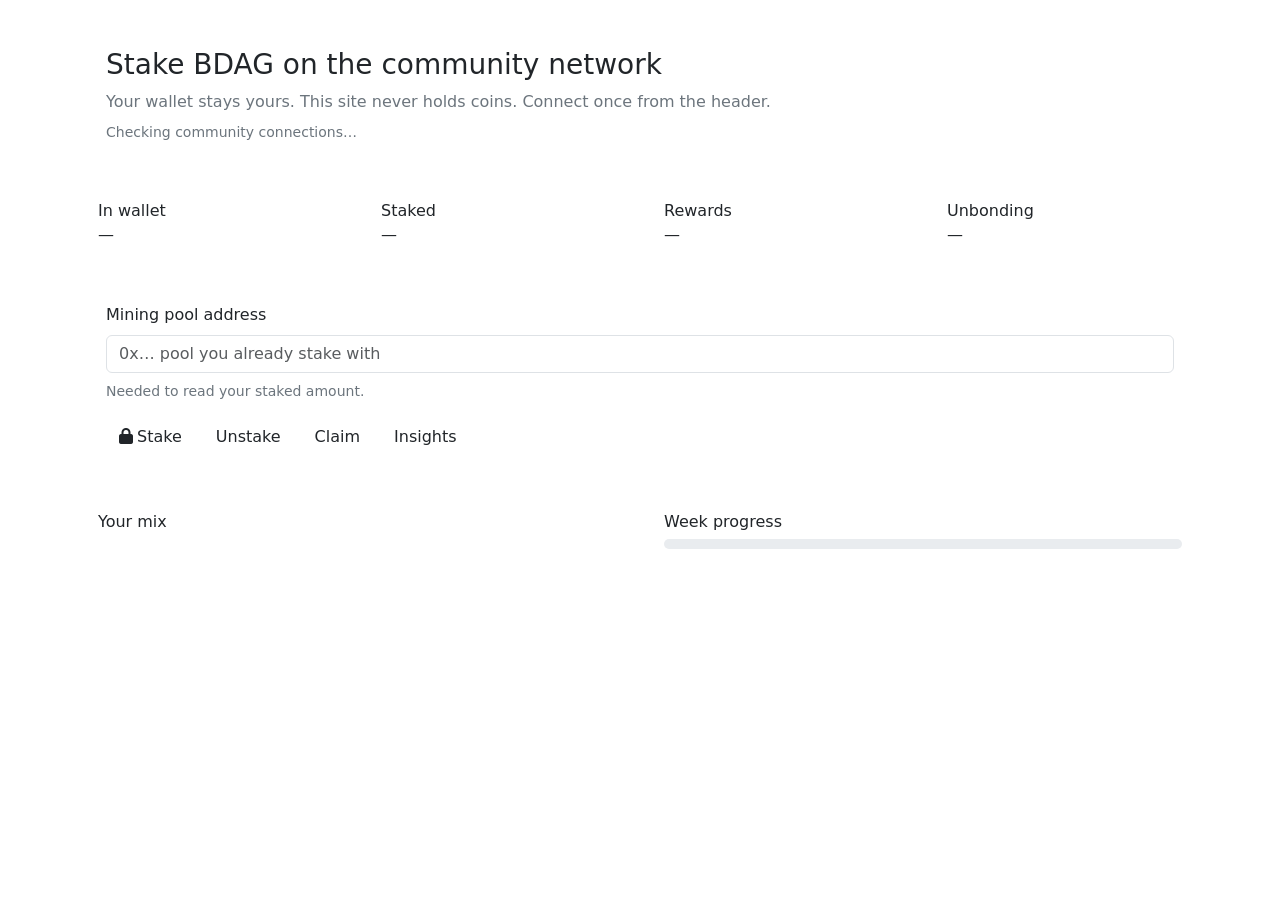
==== index.html @ fd4483dd "Add files via upload" ====
<!doctype html>
<html lang="en" data-theme="dark">
<head>
  <meta charset="utf-8">
  <meta name="viewport" content="width=device-width, initial-scale=1, viewport-fit=cover">
  <meta name="color-scheme" content="dark light">
  <meta name="description" content="Chain-1404 Stake Manager — unofficial community BDAG staking UI.">
  <title>Chain-1404 Stake Manager</title>
  <link href="https://cdn.jsdelivr.net/npm/bootstrap@5.3.3/dist/css/bootstrap.min.css" rel="stylesheet">
  <link href="https://cdnjs.cloudflare.com/ajax/libs/font-awesome/6.5.2/css/all.min.css" rel="stylesheet">
  <link rel="stylesheet" href="css/app.css">
</head>
<body data-page="home">
  <div id="shell"></div>
  <main class="container-xl py-4">
    <div class="glass p-4 mb-3">
      <h1 class="h3 mb-2">Stake BDAG on the community network</h1>
      <p class="text-secondary mb-2">Your wallet stays yours. This site never holds coins. Connect once from the header.</p>
      <p class="small mb-0" id="epochLine"></p>
      <p class="small text-secondary mb-0" id="detail">Checking community connections…</p>
    </div>
    <div class="row g-3 mb-3">
      <div class="col-6 col-lg-3"><div class="glass stat p-3"><div class="lbl">In wallet</div><div class="num" id="bal">—</div></div></div>
      <div class="col-6 col-lg-3"><div class="glass stat p-3"><div class="lbl">Staked</div><div class="num" id="staked">—</div></div></div>
      <div class="col-6 col-lg-3"><div class="glass stat p-3"><div class="lbl">Rewards</div><div class="num" id="rew">—</div></div></div>
      <div class="col-6 col-lg-3"><div class="glass stat p-3"><div class="lbl">Unbonding</div><div class="num" id="unbond">—</div></div></div>
    </div>
    <div class="glass p-4 mb-3">
      <label class="form-label" for="pool">Mining pool address</label>
      <input class="form-control" id="pool" placeholder="0x… pool you already stake with" autocomplete="off" spellcheck="false">
      <p class="small text-secondary mt-2" id="firstStake">Needed to read your staked amount.</p>
      <div class="d-flex flex-wrap gap-2 mt-3">
        <a class="btn btn-accent" href="stake.html"><i class="fa-solid fa-lock me-1"></i>Stake</a>
        <a class="btn btn-ghost" href="unstake.html">Unstake</a>
        <a class="btn btn-ghost" href="claim.html">Claim</a>
        <a class="btn btn-ghost" href="insights.html">Insights</a>
      </div>
    </div>
    <div class="row g-3">
      <div class="col-lg-6"><div class="glass p-3"><h2 class="h6">Your mix</h2><canvas id="chartMix" class="chart"></canvas></div></div>
      <div class="col-lg-6"><div class="glass p-3"><h2 class="h6">Week progress</h2><div class="progress mb-2" style="height:10px"><div id="epochFill" class="progress-bar" style="width:0%"></div></div><canvas id="chartEpoch" class="chart"></canvas></div></div>
    </div>
  </main>
  <footer class="site container-xl pb-3" id="foot"></footer>
  <script src="https://cdn.jsdelivr.net/npm/bootstrap@5.3.3/dist/js/bootstrap.bundle.min.js"></script>
  <script src="js/pins.js"></script>
  <script src="js/app.js"></script>
</body>
</html>
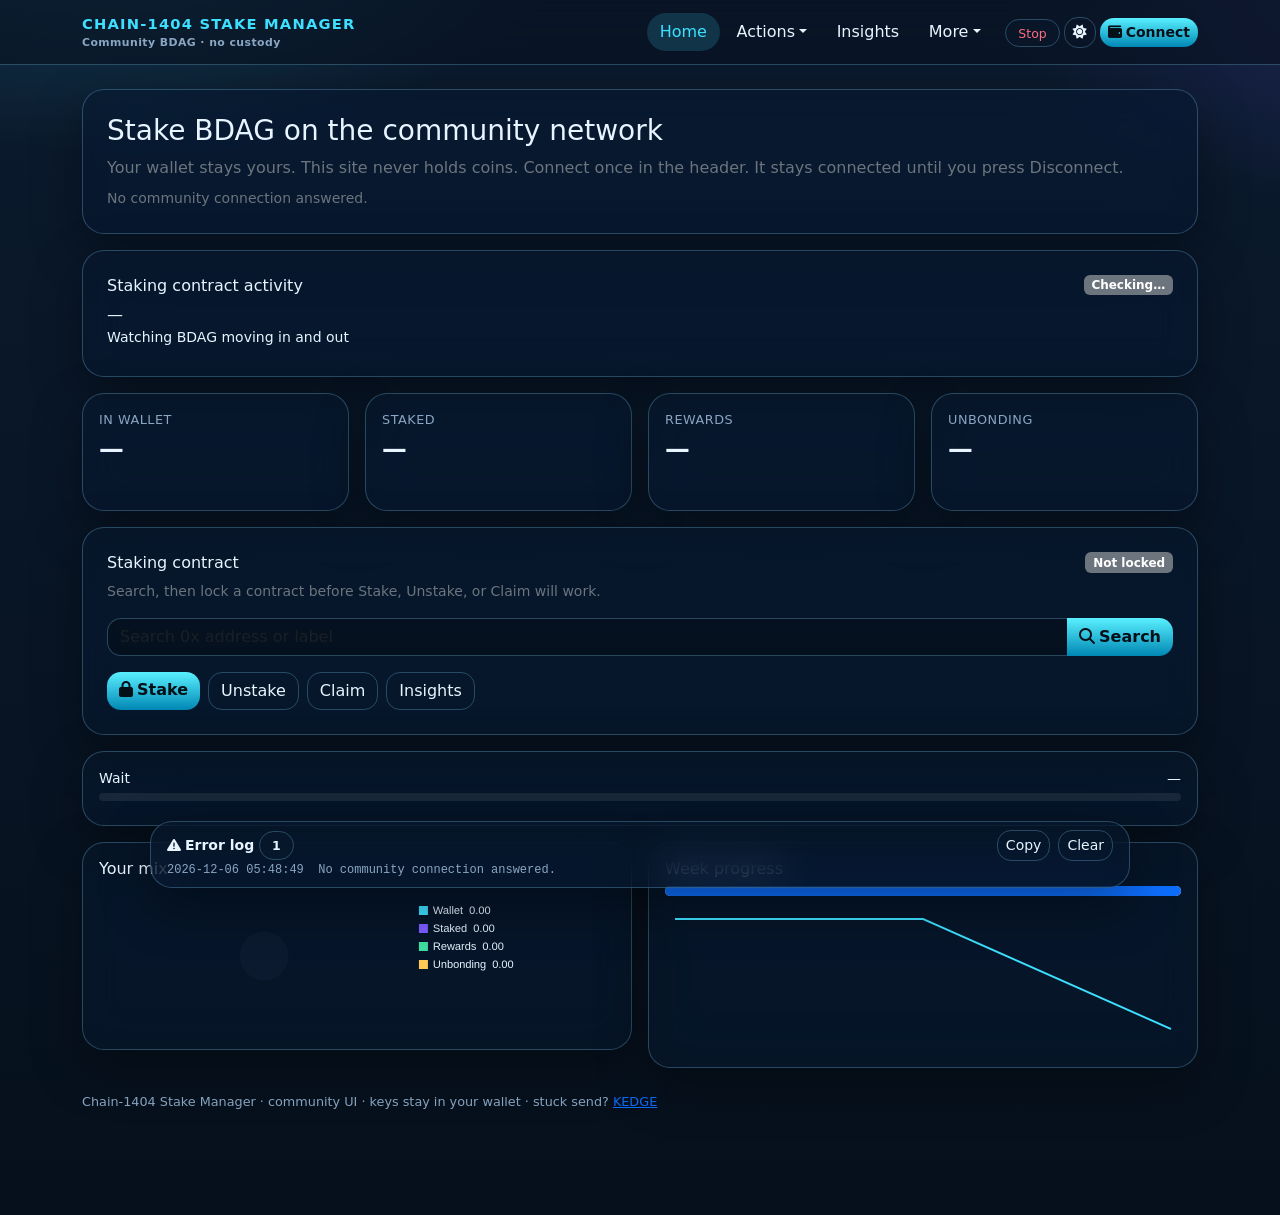
==== commit 0cd33fb5: "Update index.html" ====
--- a/index.html
+++ b/index.html
@@ -15,20 +15,39 @@
   <main class="container-xl py-4">
     <div class="glass p-4 mb-3">
       <h1 class="h3 mb-2">Stake BDAG on the community network</h1>
-      <p class="text-secondary mb-2">Your wallet stays yours. This site never holds coins. Connect once from the header.</p>
+      <p class="text-secondary mb-2">Your wallet stays yours. This site never holds coins. Connect once in the header. It stays connected until you press Disconnect.</p>
       <p class="small mb-0" id="epochLine"></p>
       <p class="small text-secondary mb-0" id="detail">Checking community connections…</p>
     </div>
+
+    <div class="glass p-4 mb-3" id="pulseCard">
+      <div class="d-flex justify-content-between align-items-center mb-2">
+        <h2 class="h6 mb-0">Staking contract activity</h2>
+        <span class="badge text-bg-secondary" id="pulseStatus">Checking…</span>
+      </div>
+      <div class="num" id="pulseBal">—</div>
+      <p class="small mb-1" id="pulseDelta">Watching BDAG moving in and out</p>
+      <p class="small text-secondary mb-0" id="pulseWhen"></p>
+    </div>
+
     <div class="row g-3 mb-3">
       <div class="col-6 col-lg-3"><div class="glass stat p-3"><div class="lbl">In wallet</div><div class="num" id="bal">—</div></div></div>
       <div class="col-6 col-lg-3"><div class="glass stat p-3"><div class="lbl">Staked</div><div class="num" id="staked">—</div></div></div>
       <div class="col-6 col-lg-3"><div class="glass stat p-3"><div class="lbl">Rewards</div><div class="num" id="rew">—</div></div></div>
       <div class="col-6 col-lg-3"><div class="glass stat p-3"><div class="lbl">Unbonding</div><div class="num" id="unbond">—</div></div></div>
     </div>
-    <div class="glass p-4 mb-3">
-      <label class="form-label" for="pool">Mining pool address</label>
-      <input class="form-control" id="pool" placeholder="0x… pool you already stake with" autocomplete="off" spellcheck="false">
-      <p class="small text-secondary mt-2" id="firstStake">Needed to read your staked amount.</p>
+
+    <div class="glass p-4 mb-3" id="engageBox">
+      <div class="d-flex justify-content-between align-items-center mb-2">
+        <h2 class="h6 mb-0">Staking contract</h2>
+        <span id="lockBadge" class="badge text-bg-secondary">Not locked</span>
+      </div>
+      <p class="small text-secondary" id="lockedLine">Search, then lock a contract before Stake, Unstake, or Claim will work.</p>
+      <div class="input-group mb-2">
+        <input class="form-control" id="contractQuery" placeholder="Search 0x address or label" autocomplete="off" spellcheck="false">
+        <button class="btn btn-accent" type="button" id="btnSearchContracts"><i class="fa-solid fa-magnifying-glass me-1"></i>Search</button>
+      </div>
+      <div id="contractHits"></div>
       <div class="d-flex flex-wrap gap-2 mt-3">
         <a class="btn btn-accent" href="stake.html"><i class="fa-solid fa-lock me-1"></i>Stake</a>
         <a class="btn btn-ghost" href="unstake.html">Unstake</a>
@@ -36,6 +55,16 @@
         <a class="btn btn-ghost" href="insights.html">Insights</a>
       </div>
     </div>
+
+    <div class="wait-card glass p-3 mb-3" id="waitCard">
+      <div class="d-flex justify-content-between small mb-1">
+        <span id="waitLabel">Wait</span>
+        <span id="waitClock">—</span>
+      </div>
+      <div class="wait-track"><div class="wait-fill" id="waitFill"></div></div>
+      <p class="small text-secondary mb-0 mt-2" id="waitHint"></p>
+    </div>
+
     <div class="row g-3">
       <div class="col-lg-6"><div class="glass p-3"><h2 class="h6">Your mix</h2><canvas id="chartMix" class="chart"></canvas></div></div>
       <div class="col-lg-6"><div class="glass p-3"><h2 class="h6">Week progress</h2><div class="progress mb-2" style="height:10px"><div id="epochFill" class="progress-bar" style="width:0%"></div></div><canvas id="chartEpoch" class="chart"></canvas></div></div>
--- a/css/app.css
+++ b/css/app.css
@@ -0,0 +1,147 @@
+:root,
+[data-theme="dark"] {
+  --bg0: #06101c;
+  --bg1: #0b1a2e;
+  --glass: rgba(10, 24, 44, .55);
+  --glass2: rgba(8, 18, 34, .72);
+  --line: rgba(125, 211, 252, .28);
+  --text: #e8f4ff;
+  --muted: #8aa6c2;
+  --accent: #3ee0ff;
+  --accent2: #7c5cff;
+  --ok: #3ee0a0;
+  --wait: #ffc857;
+  --stop: #ff6b81;
+  --shadow: 0 18px 50px rgba(0, 0, 0, .35);
+}
+[data-theme="light"] {
+  --bg0: #e8f1fb;
+  --bg1: #f7fbff;
+  --glass: rgba(255, 255, 255, .62);
+  --glass2: rgba(255, 255, 255, .78);
+  --line: rgba(40, 80, 130, .18);
+  --text: #102033;
+  --muted: #4d6480;
+  --accent: #0077a8;
+  --accent2: #5b3fd6;
+  --ok: #0b8f63;
+  --wait: #b7791f;
+  --stop: #c43c54;
+  --shadow: 0 16px 40px rgba(30, 60, 100, .12);
+}
+html, body {
+  min-height: 100%;
+  background:
+    radial-gradient(900px 500px at 8% -10%, color-mix(in srgb, var(--accent) 22%, transparent), transparent 55%),
+    radial-gradient(800px 420px at 110% 0%, color-mix(in srgb, var(--accent2) 18%, transparent), transparent 50%),
+    linear-gradient(180deg, var(--bg1), var(--bg0));
+  color: var(--text);
+}
+body { padding-bottom: 88px; }
+.glass {
+  background: var(--glass);
+  border: 1px solid var(--line);
+  border-radius: 22px;
+  backdrop-filter: blur(18px) saturate(140%);
+  -webkit-backdrop-filter: blur(18px) saturate(140%);
+  box-shadow: var(--shadow);
+}
+.topbar {
+  position: sticky; top: 0; z-index: 40;
+  background: color-mix(in srgb, var(--glass2) 88%, transparent);
+  border-bottom: 1px solid var(--line);
+  backdrop-filter: blur(16px);
+}
+.brand-mark {
+  font-weight: 800; letter-spacing: .08em; color: var(--accent);
+  text-transform: uppercase; font-size: .92rem;
+}
+.brand-mark small { display: block; letter-spacing: .04em; color: var(--muted); font-size: .68rem; font-weight: 600; text-transform: none; }
+.nav-link { color: var(--text) !important; border-radius: 999px; padding: .45rem .8rem !important; }
+.nav-link.active, .nav-link:hover { background: color-mix(in srgb, var(--accent) 16%, transparent); color: var(--accent) !important; }
+.dropdown-menu {
+  background: var(--glass2); border: 1px solid var(--line); backdrop-filter: blur(16px);
+  color: var(--text);
+}
+.dropdown-item { color: var(--text); }
+.dropdown-item:hover { background: color-mix(in srgb, var(--accent) 16%, transparent); color: var(--accent); }
+.stat { min-height: 118px; }
+.stat .lbl { color: var(--muted); font-size: .8rem; letter-spacing: .04em; text-transform: uppercase; }
+.stat .num { font-size: 1.55rem; font-weight: 750; }
+.pill {
+  border: 1px solid var(--line); border-radius: 999px; padding: .35rem .75rem;
+  font-size: .78rem; background: var(--glass);
+}
+.pill.ok { color: var(--ok); }
+.pill.wait { color: var(--wait); }
+.pill.stop { color: var(--stop); }
+.btn-accent {
+  background: linear-gradient(180deg, #5af0ff, #0087b4);
+  border: 0; color: #041018; font-weight: 700; border-radius: 14px;
+}
+.btn-ghost {
+  background: transparent; border: 1px solid var(--line); color: var(--text); border-radius: 14px;
+}
+.btn:disabled, .btn.disabled {
+  opacity: .45;
+  cursor: not-allowed;
+  pointer-events: none;
+}
+.form-control, .form-select {
+  background: color-mix(in srgb, var(--bg0) 70%, transparent);
+  border: 1px solid var(--line); color: var(--text); border-radius: 14px;
+}
+.form-control:focus, .form-select:focus {
+  background: color-mix(in srgb, var(--bg0) 80%, transparent);
+  color: var(--text); border-color: var(--accent); box-shadow: 0 0 0 .2rem color-mix(in srgb, var(--accent) 25%, transparent);
+}
+.modal-content { background: var(--glass2); color: var(--text); border: 1px solid var(--line); backdrop-filter: blur(18px); }
+.wallet-row {
+  display: flex; gap: 12px; align-items: center; width: 100%;
+  background: transparent; border: 1px solid var(--line); border-radius: 16px;
+  padding: 12px 14px; color: var(--text);
+}
+.wallet-row:hover { border-color: var(--accent); }
+.err-dock {
+  position: fixed; left: 12px; right: 12px; bottom: 12px; z-index: 50;
+  max-width: 980px; margin: 0 auto;
+}
+.err-dock pre {
+  max-height: 140px; overflow: auto; font-size: .75rem; color: var(--muted);
+  background: transparent; border: 0; margin: 0;
+}
+canvas.chart { width: 100%; max-height: 240px; }
+.addr { font-family: ui-monospace, SFMono-Regular, Menlo, monospace; font-size: .82rem; word-break: break-all; }
+footer.site { color: var(--muted); font-size: .8rem; }
+.sig {
+  width: 10px;
+  height: 10px;
+  border-radius: 50%;
+  display: inline-block;
+  box-shadow: 0 0 8px currentColor;
+  flex: 0 0 auto;
+}
+.sig-on { background: #22c55e; color: #22c55e; }
+.sig-off { background: #ef4444; color: #ef4444; }
+.sig-warn {
+  color: #f5c518;
+  font-size: 14px;
+  line-height: 1;
+}
+.wallet-cluster { display: flex; align-items: center; gap: .45rem; }
+.wait-track { height: 8px; border-radius: 99px; background: rgba(255,255,255,.08); overflow: hidden; }
+.wait-fill {
+  height: 100%; width: 0;
+  border-radius: 99px;
+  background: linear-gradient(90deg, #3ee0ff, #3ee0a0);
+  transition: width .4s linear;
+}
+.wait-fill.ready { background: #22c55e; }
+#waitClock { font-variant-numeric: tabular-nums; }
+.pulse-up { color: var(--ok); }
+.pulse-down { color: var(--stop); }
+.pulse-flat { color: var(--muted); }
+@media (max-width: 767px) {
+  .brand-mark { font-size: .78rem; }
+  .stat .num { font-size: 1.25rem; }
+}
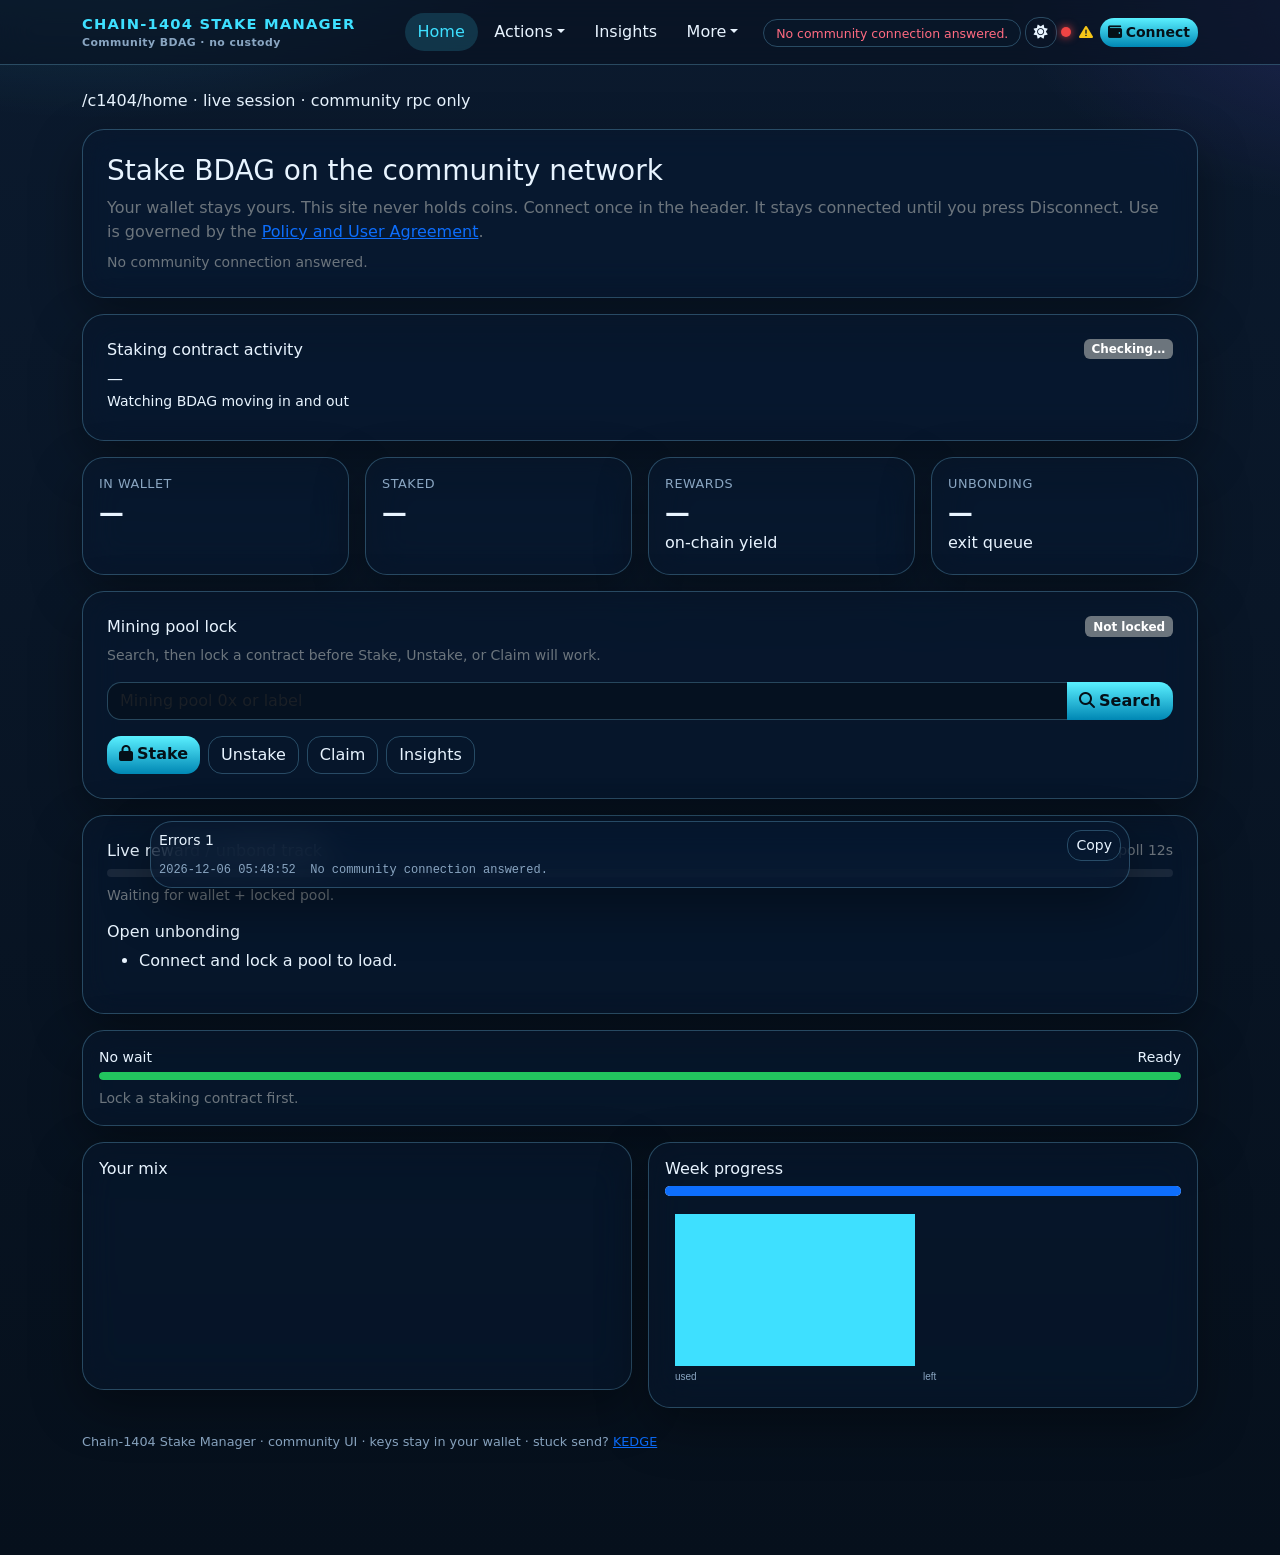
==== commit 71b305eb: "Add files via upload" ====
--- a/index.html
+++ b/index.html
@@ -6,6 +6,9 @@
   <meta name="color-scheme" content="dark light">
   <meta name="description" content="Chain-1404 Stake Manager — unofficial community BDAG staking UI.">
   <title>Chain-1404 Stake Manager</title>
+  <link rel="preconnect" href="https://fonts.googleapis.com">
+  <link rel="preconnect" href="https://fonts.gstatic.com" crossorigin>
+  <link href="https://fonts.googleapis.com/css2?family=IBM+Plex+Mono:wght@400;600;700&family=IBM+Plex+Sans:wght@400;600;700&display=swap" rel="stylesheet">
   <link href="https://cdn.jsdelivr.net/npm/bootstrap@5.3.3/dist/css/bootstrap.min.css" rel="stylesheet">
   <link href="https://cdnjs.cloudflare.com/ajax/libs/font-awesome/6.5.2/css/all.min.css" rel="stylesheet">
   <link rel="stylesheet" href="css/app.css">
@@ -13,9 +16,10 @@
 <body data-page="home">
   <div id="shell"></div>
   <main class="container-xl py-4">
+    <div class="explorer-path mb-3">/c1404/home · live session · community rpc only</div>
     <div class="glass p-4 mb-3">
       <h1 class="h3 mb-2">Stake BDAG on the community network</h1>
-      <p class="text-secondary mb-2">Your wallet stays yours. This site never holds coins. Connect once in the header. It stays connected until you press Disconnect.</p>
+      <p class="text-secondary mb-2">Your wallet stays yours. This site never holds coins. Connect once in the header. It stays connected until you press Disconnect. Use is governed by the <a href="policy.html">Policy and User Agreement</a>.</p>
       <p class="small mb-0" id="epochLine"></p>
       <p class="small text-secondary mb-0" id="detail">Checking community connections…</p>
     </div>
@@ -33,18 +37,18 @@
     <div class="row g-3 mb-3">
       <div class="col-6 col-lg-3"><div class="glass stat p-3"><div class="lbl">In wallet</div><div class="num" id="bal">—</div></div></div>
       <div class="col-6 col-lg-3"><div class="glass stat p-3"><div class="lbl">Staked</div><div class="num" id="staked">—</div></div></div>
-      <div class="col-6 col-lg-3"><div class="glass stat p-3"><div class="lbl">Rewards</div><div class="num" id="rew">—</div></div></div>
-      <div class="col-6 col-lg-3"><div class="glass stat p-3"><div class="lbl">Unbonding</div><div class="num" id="unbond">—</div></div></div>
+      <div class="col-6 col-lg-3"><div class="glass stat p-3"><div class="lbl">Rewards <span class="live-dot ms-1"></span></div><div class="num" id="rew">—</div><div class="sub">on-chain yield</div></div></div>
+      <div class="col-6 col-lg-3"><div class="glass stat p-3"><div class="lbl">Unbonding <span class="live-dot ms-1"></span></div><div class="num" id="unbond">—</div><div class="sub">exit queue</div></div></div>
     </div>
 
     <div class="glass p-4 mb-3" id="engageBox">
       <div class="d-flex justify-content-between align-items-center mb-2">
-        <h2 class="h6 mb-0">Staking contract</h2>
+        <h2 class="h6 mb-0">Mining pool lock</h2>
         <span id="lockBadge" class="badge text-bg-secondary">Not locked</span>
       </div>
-      <p class="small text-secondary" id="lockedLine">Search, then lock a contract before Stake, Unstake, or Claim will work.</p>
+      <p class="small text-secondary" id="lockedLine">Paste the mining pool 0x you already stake with, search, then lock. The community staking proxy alone will not show your rewards.</p>
       <div class="input-group mb-2">
-        <input class="form-control" id="contractQuery" placeholder="Search 0x address or label" autocomplete="off" spellcheck="false">
+        <input class="form-control" id="contractQuery" placeholder="Mining pool 0x or label" autocomplete="off" spellcheck="false">
         <button class="btn btn-accent" type="button" id="btnSearchContracts"><i class="fa-solid fa-magnifying-glass me-1"></i>Search</button>
       </div>
       <div id="contractHits"></div>
@@ -56,6 +60,17 @@
       </div>
     </div>
 
+
+    <div class="glass p-4 mb-3">
+      <div class="d-flex justify-content-between align-items-center mb-2">
+        <h2 class="h6 mb-0">Live reward / unbond track</h2>
+        <span class="small text-secondary"><span class="live-dot me-1"></span>poll 12s</span>
+      </div>
+      <div class="wait-track mb-2"><div class="wait-fill live" id="rewFill"></div></div>
+      <p class="small text-secondary mb-3" id="rewLiveHint">Waiting for wallet + locked pool.</p>
+      <h2 class="h6">Open unbonding</h2>
+      <ul id="unbondList"><li>Connect and lock a pool to load.</li></ul>
+    </div>
     <div class="wait-card glass p-3 mb-3" id="waitCard">
       <div class="d-flex justify-content-between small mb-1">
         <span id="waitLabel">Wait</span>
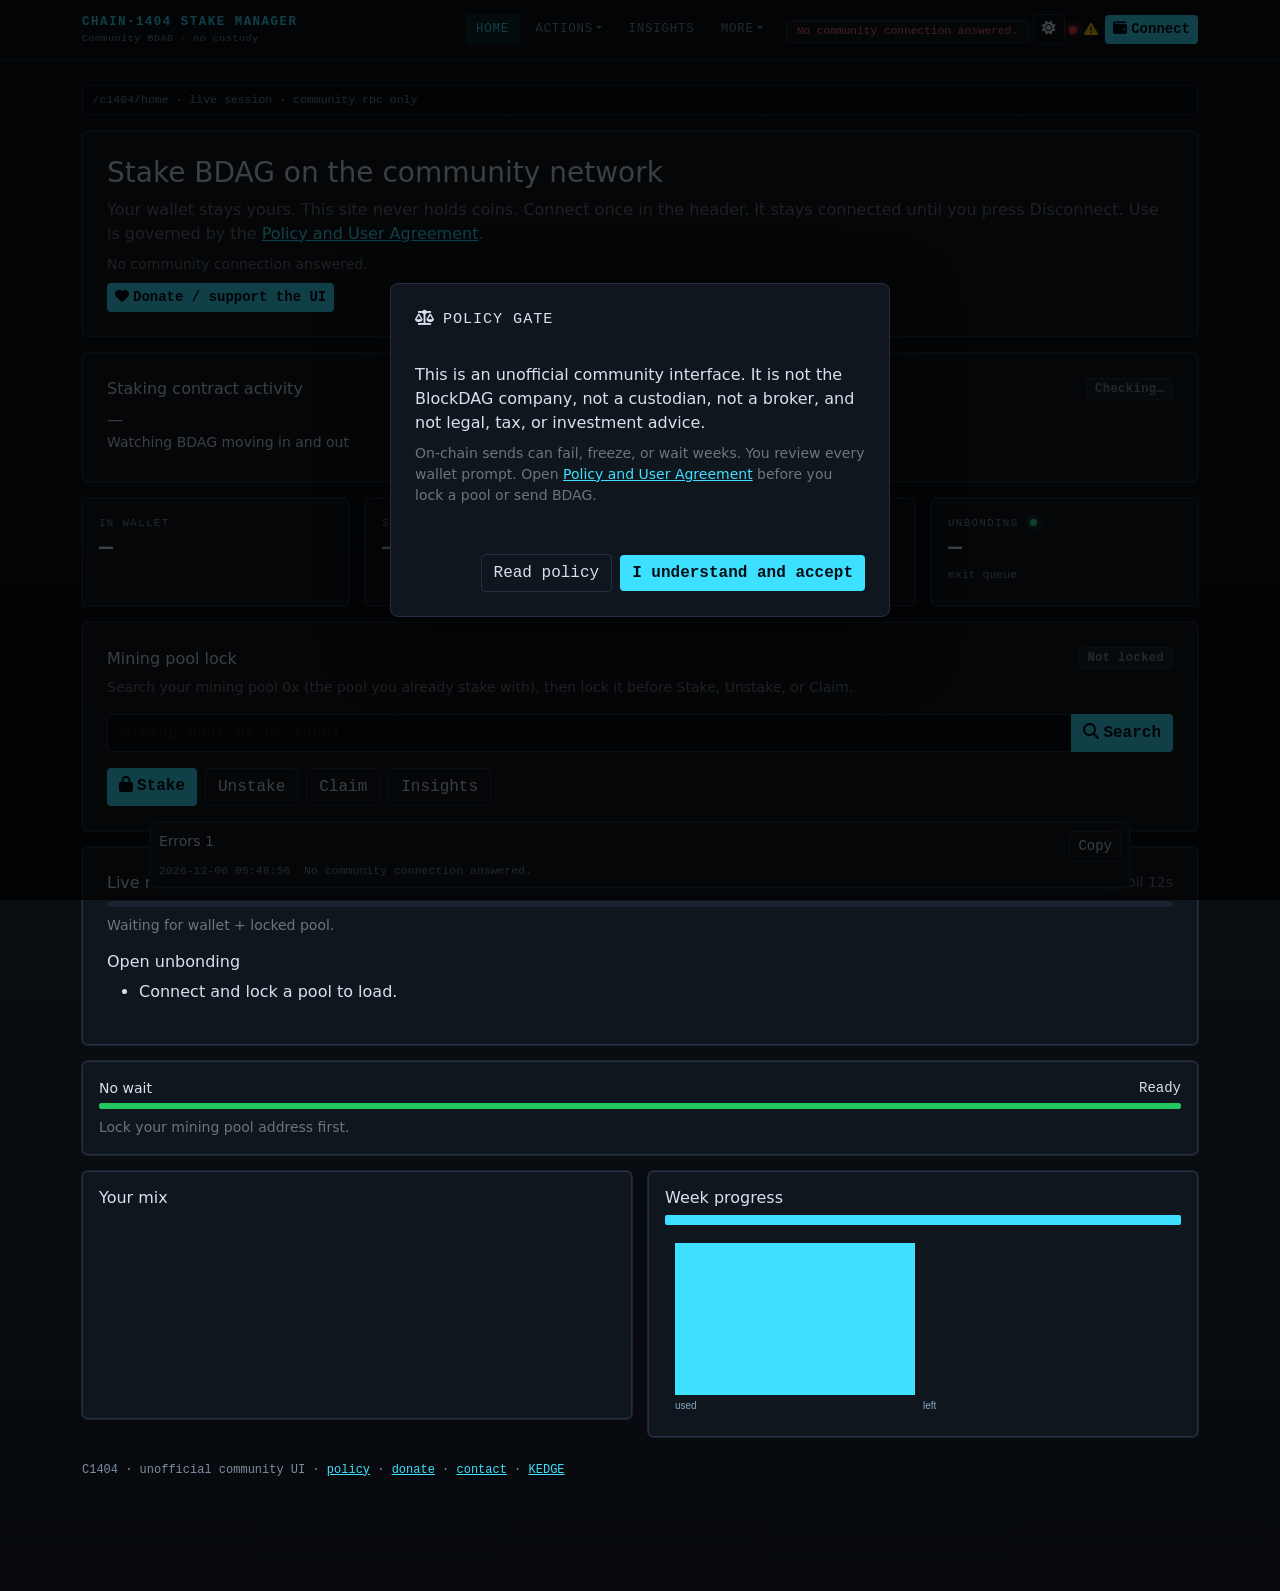
==== commit 6e9c8bac: "Add files via upload" ====
--- a/index.html
+++ b/index.html
@@ -8,7 +8,7 @@
   <title>Chain-1404 Stake Manager</title>
   <link rel="preconnect" href="https://fonts.googleapis.com">
   <link rel="preconnect" href="https://fonts.gstatic.com" crossorigin>
-  <link href="https://fonts.googleapis.com/css2?family=IBM+Plex+Mono:wght@400;600;700&family=IBM+Plex+Sans:wght@400;600;700&display=swap" rel="stylesheet">
+  <link href="https://fonts.googleapis.com/css2?family=JetBrains+Mono:wght@400;600;700&family=Outfit:wght@400;600;700&display=swap" rel="stylesheet">
   <link href="https://cdn.jsdelivr.net/npm/bootstrap@5.3.3/dist/css/bootstrap.min.css" rel="stylesheet">
   <link href="https://cdnjs.cloudflare.com/ajax/libs/font-awesome/6.5.2/css/all.min.css" rel="stylesheet">
   <link rel="stylesheet" href="css/app.css">
@@ -21,7 +21,8 @@
       <h1 class="h3 mb-2">Stake BDAG on the community network</h1>
       <p class="text-secondary mb-2">Your wallet stays yours. This site never holds coins. Connect once in the header. It stays connected until you press Disconnect. Use is governed by the <a href="policy.html">Policy and User Agreement</a>.</p>
       <p class="small mb-0" id="epochLine"></p>
-      <p class="small text-secondary mb-0" id="detail">Checking community connections…</p>
+      <p class="small text-secondary mb-2" id="detail">Checking community connections…</p>
+      <a class="btn btn-accent btn-sm" href="donate.html"><i class="fa-solid fa-heart me-1"></i>Donate / support the UI</a>
     </div>
 
     <div class="glass p-4 mb-3" id="pulseCard">
--- a/css/app.css
+++ b/css/app.css
@@ -1,105 +1,150 @@
 :root,
 [data-theme="dark"] {
-  --bg0: #06101c;
-  --bg1: #0b1a2e;
-  --glass: rgba(10, 24, 44, .55);
-  --glass2: rgba(8, 18, 34, .72);
-  --line: rgba(125, 211, 252, .28);
-  --text: #e8f4ff;
-  --muted: #8aa6c2;
+  --bg0: #07090d;
+  --bg1: #0d1218;
+  --pane: #10161e;
+  --glass: rgba(16, 22, 30, .92);
+  --glass2: rgba(12, 16, 22, .96);
+  --line: #243041;
+  --text: #d7e2ee;
+  --muted: #7d8fa3;
   --accent: #3ee0ff;
-  --accent2: #7c5cff;
+  --accent2: #6ea8ff;
   --ok: #3ee0a0;
   --wait: #ffc857;
   --stop: #ff6b81;
-  --shadow: 0 18px 50px rgba(0, 0, 0, .35);
+  --shadow: 0 0 0 1px #1a2430;
+  --mono: "IBM Plex Mono", ui-monospace, SFMono-Regular, Menlo, Consolas, monospace;
+  --sans: "IBM Plex Sans", "Segoe UI", system-ui, sans-serif;
 }
 [data-theme="light"] {
-  --bg0: #e8f1fb;
-  --bg1: #f7fbff;
-  --glass: rgba(255, 255, 255, .62);
-  --glass2: rgba(255, 255, 255, .78);
-  --line: rgba(40, 80, 130, .18);
-  --text: #102033;
-  --muted: #4d6480;
+  --bg0: #e8eef4;
+  --bg1: #f4f7fa;
+  --pane: #ffffff;
+  --glass: rgba(255,255,255,.94);
+  --glass2: #ffffff;
+  --line: #c9d4e0;
+  --text: #142033;
+  --muted: #5a6d82;
   --accent: #0077a8;
-  --accent2: #5b3fd6;
+  --accent2: #2b5aa8;
   --ok: #0b8f63;
   --wait: #b7791f;
   --stop: #c43c54;
-  --shadow: 0 16px 40px rgba(30, 60, 100, .12);
+  --shadow: 0 8px 24px rgba(20,40,70,.08);
 }
 html, body {
   min-height: 100%;
-  background:
-    radial-gradient(900px 500px at 8% -10%, color-mix(in srgb, var(--accent) 22%, transparent), transparent 55%),
-    radial-gradient(800px 420px at 110% 0%, color-mix(in srgb, var(--accent2) 18%, transparent), transparent 50%),
-    linear-gradient(180deg, var(--bg1), var(--bg0));
+  background: linear-gradient(180deg, var(--bg1), var(--bg0));
   color: var(--text);
-}
-body { padding-bottom: 88px; }
+  font-family: var(--sans);
+}
+body { padding-bottom: 96px; }
 .glass {
-  background: var(--glass);
-  border: 1px solid var(--line);
-  border-radius: 22px;
-  backdrop-filter: blur(18px) saturate(140%);
-  -webkit-backdrop-filter: blur(18px) saturate(140%);
+  background: var(--pane);
+  border: 1px solid var(--line);
+  border-radius: 6px;
   box-shadow: var(--shadow);
 }
 .topbar {
   position: sticky; top: 0; z-index: 40;
-  background: color-mix(in srgb, var(--glass2) 88%, transparent);
+  background: var(--glass2);
   border-bottom: 1px solid var(--line);
-  backdrop-filter: blur(16px);
 }
 .brand-mark {
-  font-weight: 800; letter-spacing: .08em; color: var(--accent);
-  text-transform: uppercase; font-size: .92rem;
-}
-.brand-mark small { display: block; letter-spacing: .04em; color: var(--muted); font-size: .68rem; font-weight: 600; text-transform: none; }
-.nav-link { color: var(--text) !important; border-radius: 999px; padding: .45rem .8rem !important; }
-.nav-link.active, .nav-link:hover { background: color-mix(in srgb, var(--accent) 16%, transparent); color: var(--accent) !important; }
+  font-family: var(--mono);
+  font-weight: 700; letter-spacing: .12em; color: var(--accent);
+  text-transform: uppercase; font-size: .78rem;
+}
+.brand-mark small {
+  display: block; letter-spacing: .06em; color: var(--muted);
+  font-size: .62rem; font-weight: 500; text-transform: none;
+}
+.nav-link {
+  color: var(--muted) !important;
+  border-radius: 4px;
+  padding: .38rem .7rem !important;
+  font-family: var(--mono);
+  font-size: .78rem;
+  text-transform: uppercase;
+  letter-spacing: .06em;
+}
+.nav-link.active, .nav-link:hover {
+  background: color-mix(in srgb, var(--accent) 12%, transparent);
+  color: var(--accent) !important;
+}
 .dropdown-menu {
-  background: var(--glass2); border: 1px solid var(--line); backdrop-filter: blur(16px);
+  background: #0b1016;
+  border: 1px solid var(--line);
+  border-radius: 6px;
+  padding: .35rem;
+  min-width: 228px;
+  box-shadow: 0 16px 40px rgba(0,0,0,.45);
+}
+[data-theme="light"] .dropdown-menu { background: #fff; }
+.dropdown-item {
   color: var(--text);
-}
-.dropdown-item { color: var(--text); }
-.dropdown-item:hover { background: color-mix(in srgb, var(--accent) 16%, transparent); color: var(--accent); }
-.stat { min-height: 118px; }
-.stat .lbl { color: var(--muted); font-size: .8rem; letter-spacing: .04em; text-transform: uppercase; }
-.stat .num { font-size: 1.55rem; font-weight: 750; }
+  border-radius: 4px;
+  font-family: var(--mono);
+  font-size: .8rem;
+  padding: .45rem .7rem;
+}
+.dropdown-item i { width: 16px; color: var(--accent); }
+.dropdown-item:hover, .dropdown-item:focus {
+  background: color-mix(in srgb, var(--accent) 14%, transparent);
+  color: var(--accent);
+}
+.dropdown-header {
+  font-family: var(--mono);
+  font-size: .65rem;
+  letter-spacing: .14em;
+  text-transform: uppercase;
+  color: var(--muted);
+}
+.stat { min-height: 108px; }
+.stat .lbl {
+  color: var(--muted); font-size: .68rem; letter-spacing: .12em;
+  text-transform: uppercase; font-family: var(--mono);
+}
+.stat .num {
+  font-size: 1.45rem; font-weight: 650; font-family: var(--mono);
+  font-variant-numeric: tabular-nums;
+}
+.stat .sub { color: var(--muted); font-size: .72rem; font-family: var(--mono); }
 .pill {
-  border: 1px solid var(--line); border-radius: 999px; padding: .35rem .75rem;
-  font-size: .78rem; background: var(--glass);
+  border: 1px solid var(--line); border-radius: 4px; padding: .28rem .6rem;
+  font-size: .7rem; background: var(--pane); font-family: var(--mono);
 }
 .pill.ok { color: var(--ok); }
 .pill.wait { color: var(--wait); }
 .pill.stop { color: var(--stop); }
 .btn-accent {
-  background: linear-gradient(180deg, #5af0ff, #0087b4);
-  border: 0; color: #041018; font-weight: 700; border-radius: 14px;
+  background: var(--accent);
+  border: 0; color: #041018; font-weight: 700; border-radius: 4px;
+  font-family: var(--mono);
 }
 .btn-ghost {
-  background: transparent; border: 1px solid var(--line); color: var(--text); border-radius: 14px;
-}
-.btn:disabled, .btn.disabled {
-  opacity: .45;
-  cursor: not-allowed;
-  pointer-events: none;
-}
+  background: transparent; border: 1px solid var(--line); color: var(--text); border-radius: 4px;
+  font-family: var(--mono);
+}
+.btn:disabled, .btn.disabled { opacity: .45; cursor: not-allowed; pointer-events: none; }
 .form-control, .form-select {
-  background: color-mix(in srgb, var(--bg0) 70%, transparent);
-  border: 1px solid var(--line); color: var(--text); border-radius: 14px;
-}
+  background: #0a0e14;
+  border: 1px solid var(--line); color: var(--text); border-radius: 4px;
+  font-family: var(--mono);
+}
+[data-theme="light"] .form-control, [data-theme="light"] .form-select { background: #fff; }
 .form-control:focus, .form-select:focus {
-  background: color-mix(in srgb, var(--bg0) 80%, transparent);
-  color: var(--text); border-color: var(--accent); box-shadow: 0 0 0 .2rem color-mix(in srgb, var(--accent) 25%, transparent);
-}
-.modal-content { background: var(--glass2); color: var(--text); border: 1px solid var(--line); backdrop-filter: blur(18px); }
+  background: #0a0e14;
+  color: var(--text); border-color: var(--accent);
+  box-shadow: 0 0 0 .15rem color-mix(in srgb, var(--accent) 22%, transparent);
+}
+.form-label { font-family: var(--mono); font-size: .72rem; letter-spacing: .08em; text-transform: uppercase; color: var(--muted); }
+.modal-content { background: var(--glass2); color: var(--text); border: 1px solid var(--line); border-radius: 6px; }
 .wallet-row {
   display: flex; gap: 12px; align-items: center; width: 100%;
-  background: transparent; border: 1px solid var(--line); border-radius: 16px;
-  padding: 12px 14px; color: var(--text);
+  background: transparent; border: 1px solid var(--line); border-radius: 4px;
+  padding: 12px 14px; color: var(--text); font-family: var(--mono);
 }
 .wallet-row:hover { border-color: var(--accent); }
 .err-dock {
@@ -107,41 +152,107 @@
   max-width: 980px; margin: 0 auto;
 }
 .err-dock pre {
-  max-height: 140px; overflow: auto; font-size: .75rem; color: var(--muted);
-  background: transparent; border: 0; margin: 0;
+  max-height: 140px; overflow: auto; font-size: .72rem; color: var(--muted);
+  background: transparent; border: 0; margin: 0; font-family: var(--mono);
 }
 canvas.chart { width: 100%; max-height: 240px; }
-.addr { font-family: ui-monospace, SFMono-Regular, Menlo, monospace; font-size: .82rem; word-break: break-all; }
-footer.site { color: var(--muted); font-size: .8rem; }
-.sig {
-  width: 10px;
-  height: 10px;
-  border-radius: 50%;
-  display: inline-block;
-  box-shadow: 0 0 8px currentColor;
-  flex: 0 0 auto;
-}
+.addr { font-family: var(--mono); font-size: .78rem; word-break: break-all; }
+footer.site { color: var(--muted); font-size: .75rem; font-family: var(--mono); }
+.sig { width: 8px; height: 8px; border-radius: 50%; display: inline-block; box-shadow: 0 0 8px currentColor; }
 .sig-on { background: #22c55e; color: #22c55e; }
 .sig-off { background: #ef4444; color: #ef4444; }
-.sig-warn {
-  color: #f5c518;
-  font-size: 14px;
-  line-height: 1;
-}
+.sig-warn { color: #f5c518; font-size: 14px; }
 .wallet-cluster { display: flex; align-items: center; gap: .45rem; }
-.wait-track { height: 8px; border-radius: 99px; background: rgba(255,255,255,.08); overflow: hidden; }
+.wait-track { height: 6px; border-radius: 2px; background: #1a2430; overflow: hidden; }
 .wait-fill {
-  height: 100%; width: 0;
-  border-radius: 99px;
+  height: 100%; width: 0; border-radius: 2px;
   background: linear-gradient(90deg, #3ee0ff, #3ee0a0);
   transition: width .4s linear;
 }
 .wait-fill.ready { background: #22c55e; }
-#waitClock { font-variant-numeric: tabular-nums; }
+.wait-fill.live {
+  background-image: repeating-linear-gradient(90deg, #3ee0ff 0 12px, #1ad6b4 12px 24px);
+  background-size: 40px 100%;
+  animation: scan 1.1s linear infinite;
+}
+@keyframes scan { to { background-position: 40px 0; } }
+#waitClock { font-variant-numeric: tabular-nums; font-family: var(--mono); }
 .pulse-up { color: var(--ok); }
 .pulse-down { color: var(--stop); }
 .pulse-flat { color: var(--muted); }
+.explorer-path {
+  font-family: var(--mono); font-size: .72rem; color: var(--muted);
+  border: 1px solid var(--line); background: #0a0e14; border-radius: 4px;
+  padding: .35rem .6rem;
+}
+.coin-row {
+  display: flex; align-items: center; gap: 14px;
+  border: 1px solid var(--line); border-radius: 6px; padding: 12px 14px; margin-bottom: 8px;
+  background: #0c1218;
+}
+.coin-ico { width: 28px; height: 28px; border-radius: 50%; flex: 0 0 auto; }
+.coin-ico.letter {
+  display: grid; place-items: center; font-family: var(--mono); font-size: .72rem; font-weight: 700;
+  background: #1b2430; color: var(--accent); border: 1px solid var(--line);
+}
+.live-dot {
+  width: 7px; height: 7px; border-radius: 50%; background: var(--ok);
+  box-shadow: 0 0 8px var(--ok); animation: blink 1.4s ease infinite; display: inline-block;
+}
+@keyframes blink { 50% { opacity: .35; } }
+.num.flash { animation: flash 700ms ease; }
+@keyframes flash { from { color: var(--ok); } to { color: var(--text); } }
 @media (max-width: 767px) {
-  .brand-mark { font-size: .78rem; }
-  .stat .num { font-size: 1.25rem; }
-}
+  .brand-mark { font-size: .7rem; }
+  .stat .num { font-size: 1.15rem; }
+}
+
+/* Unified chrome — buttons, badges, popups */
+.btn {
+  --bs-btn-focus-shadow-rgb: 62, 224, 255;
+  border-radius: 4px;
+  font-family: var(--mono);
+}
+.btn-accent:hover, .btn-accent:focus {
+  background: color-mix(in srgb, var(--accent) 82%, #fff);
+  color: #041018;
+}
+.btn-ghost:hover, .btn-ghost:focus {
+  border-color: var(--accent);
+  color: var(--accent);
+  background: color-mix(in srgb, var(--accent) 8%, transparent);
+}
+.badge, .text-bg-secondary, .text-bg-success, .text-bg-warning {
+  font-family: var(--mono);
+  font-weight: 600;
+  letter-spacing: .04em;
+  border-radius: 4px;
+}
+.badge.text-bg-secondary { background: #1b2530 !important; color: var(--muted) !important; border: 1px solid var(--line); }
+.badge.text-bg-success { background: color-mix(in srgb, var(--ok) 18%, #0b1210) !important; color: var(--ok) !important; border: 1px solid color-mix(in srgb, var(--ok) 40%, var(--line)); }
+.badge.text-bg-warning { background: color-mix(in srgb, var(--wait) 16%, #14110a) !important; color: var(--wait) !important; border: 1px solid color-mix(in srgb, var(--wait) 35%, var(--line)); }
+.progress { background: #1a2430; height: 8px; border-radius: 2px; }
+.progress-bar { background: var(--accent); }
+.table { color: var(--text); --bs-table-bg: transparent; --bs-table-color: var(--text); --bs-table-border-color: var(--line); }
+.table thead th { font-family: var(--mono); font-size: .72rem; letter-spacing: .08em; text-transform: uppercase; color: var(--muted); }
+.modal-content {
+  background: var(--pane);
+  color: var(--text);
+  border: 1px solid var(--line);
+  border-radius: 8px;
+  box-shadow: 0 24px 64px rgba(0,0,0,.55);
+}
+.modal-header, .modal-footer { border-color: var(--line); }
+.modal-title { font-family: var(--mono); font-size: .95rem; letter-spacing: .06em; text-transform: uppercase; }
+.btn-close { filter: invert(1) grayscale(1); opacity: .7; }
+[data-theme="light"] .btn-close { filter: none; }
+.modal-backdrop.show { opacity: .72; }
+.dropdown-divider { border-color: var(--line); }
+a { color: var(--accent); }
+a:hover { color: color-mix(in srgb, var(--accent) 70%, #fff); }
+.policy-sec h2 { font-family: var(--mono); font-size: .82rem; letter-spacing: .1em; text-transform: uppercase; color: var(--accent); }
+.policy-sec + .policy-sec { border-top: 1px solid var(--line); padding-top: 1.1rem; margin-top: 1.1rem; }
+.accept-bar {
+  position: sticky; bottom: 76px; z-index: 45;
+  border: 1px solid var(--line);
+}
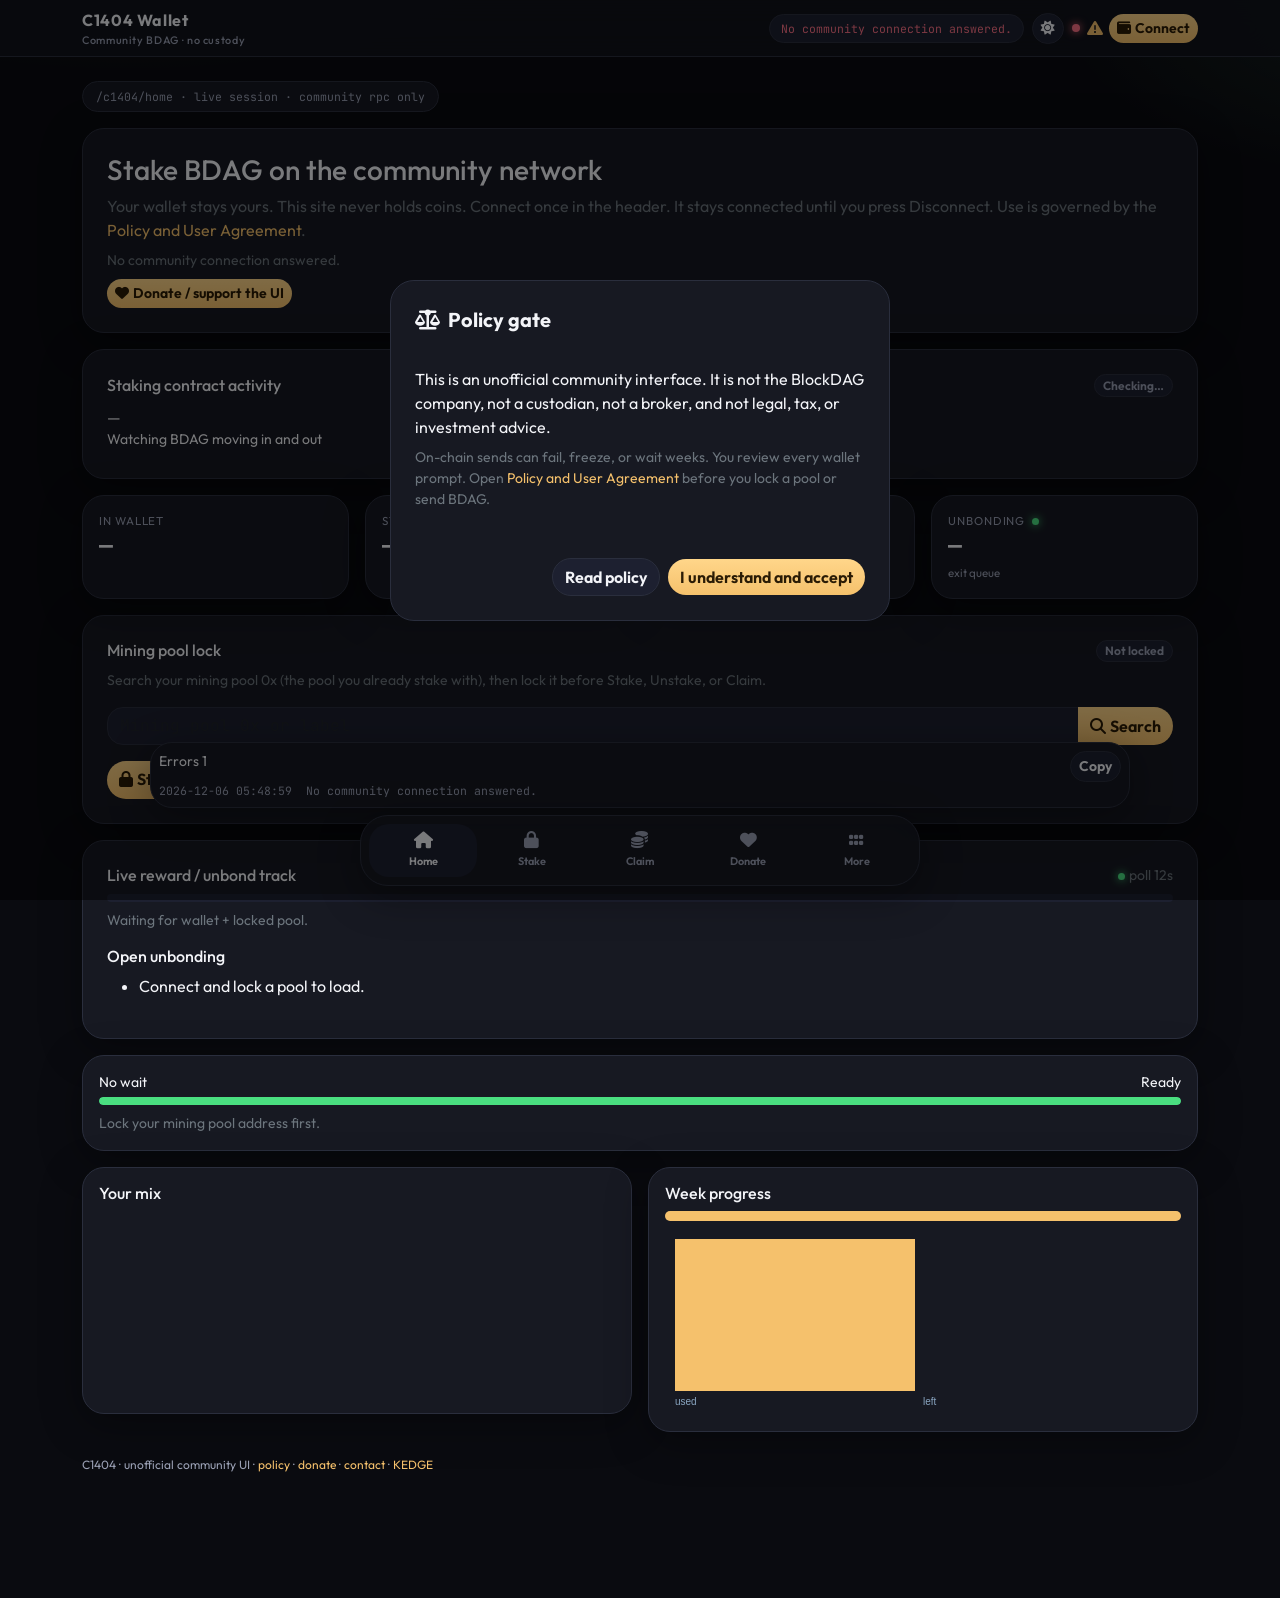
==== commit c7b59b89: "Add files via upload" ====
--- a/index.html
+++ b/index.html
@@ -11,7 +11,7 @@
   <link href="https://fonts.googleapis.com/css2?family=JetBrains+Mono:wght@400;600;700&family=Outfit:wght@400;600;700&display=swap" rel="stylesheet">
   <link href="https://cdn.jsdelivr.net/npm/bootstrap@5.3.3/dist/css/bootstrap.min.css" rel="stylesheet">
   <link href="https://cdnjs.cloudflare.com/ajax/libs/font-awesome/6.5.2/css/all.min.css" rel="stylesheet">
-  <link rel="stylesheet" href="css/app.css">
+  <link rel="stylesheet" href="css/app.css?v=20260910c">
 </head>
 <body data-page="home">
   <div id="shell"></div>
@@ -88,7 +88,7 @@
   </main>
   <footer class="site container-xl pb-3" id="foot"></footer>
   <script src="https://cdn.jsdelivr.net/npm/bootstrap@5.3.3/dist/js/bootstrap.bundle.min.js"></script>
-  <script src="js/pins.js"></script>
-  <script src="js/app.js"></script>
+  <script src="js/pins.js?v=20260910c"></script>
+  <script src="js/app.js?v=20260910c"></script>
 </body>
 </html>
--- a/css/app.css
+++ b/css/app.css
@@ -1,258 +1,217 @@
-:root,
-[data-theme="dark"] {
-  --bg0: #07090d;
-  --bg1: #0d1218;
-  --pane: #10161e;
-  --glass: rgba(16, 22, 30, .92);
-  --glass2: rgba(12, 16, 22, .96);
-  --line: #243041;
-  --text: #d7e2ee;
-  --muted: #7d8fa3;
-  --accent: #3ee0ff;
-  --accent2: #6ea8ff;
-  --ok: #3ee0a0;
-  --wait: #ffc857;
-  --stop: #ff6b81;
-  --shadow: 0 0 0 1px #1a2430;
-  --mono: "IBM Plex Mono", ui-monospace, SFMono-Regular, Menlo, Consolas, monospace;
-  --sans: "IBM Plex Sans", "Segoe UI", system-ui, sans-serif;
+:root, [data-theme="dark"] {
+  --bg: #0a0b10;
+  --bg2: #12141c;
+  --card: #171922;
+  --card2: #1d2030;
+  --line: #2a2e3d;
+  --text: #f3f4f8;
+  --muted: #9aa0b4;
+  --accent: #f5c16c;
+  --accent2: #7ee0b0;
+  --ok: #4ade80;
+  --wait: #f5c16c;
+  --stop: #fb7185;
+  --shadow: 0 10px 40px rgba(0,0,0,.35);
+  --sans: "Outfit", "Segoe UI", sans-serif;
+  --mono: "JetBrains Mono", ui-monospace, monospace;
+  --radius: 22px;
 }
 [data-theme="light"] {
-  --bg0: #e8eef4;
-  --bg1: #f4f7fa;
-  --pane: #ffffff;
-  --glass: rgba(255,255,255,.94);
-  --glass2: #ffffff;
-  --line: #c9d4e0;
-  --text: #142033;
-  --muted: #5a6d82;
-  --accent: #0077a8;
-  --accent2: #2b5aa8;
-  --ok: #0b8f63;
-  --wait: #b7791f;
-  --stop: #c43c54;
-  --shadow: 0 8px 24px rgba(20,40,70,.08);
-}
+  --bg: #f3f1ea;
+  --bg2: #fff;
+  --card: #ffffff;
+  --card2: #f7f5ef;
+  --line: #e4dfd4;
+  --text: #16171c;
+  --muted: #6b6f7d;
+  --accent: #c9892a;
+  --accent2: #1f9d6a;
+  --ok: #178a4b;
+  --wait: #c9892a;
+  --stop: #c24155;
+  --shadow: 0 10px 28px rgba(40,30,10,.08);
+}
+* { box-sizing: border-box; }
 html, body {
   min-height: 100%;
-  background: linear-gradient(180deg, var(--bg1), var(--bg0));
+  background:
+    radial-gradient(900px 420px at 10% -10%, color-mix(in srgb, var(--accent) 16%, transparent), transparent 55%),
+    radial-gradient(700px 360px at 110% 0%, color-mix(in srgb, var(--accent2) 12%, transparent), transparent 50%),
+    var(--bg);
   color: var(--text);
   font-family: var(--sans);
 }
-body { padding-bottom: 96px; }
+body { padding: 0 0 108px; }
+a { color: var(--accent); text-decoration: none; }
+a:hover { color: color-mix(in srgb, var(--accent) 80%, #fff); }
 .glass {
-  background: var(--pane);
+  background: var(--card);
   border: 1px solid var(--line);
-  border-radius: 6px;
+  border-radius: var(--radius);
   box-shadow: var(--shadow);
 }
 .topbar {
   position: sticky; top: 0; z-index: 40;
-  background: var(--glass2);
+  background: color-mix(in srgb, var(--bg2) 88%, transparent);
+  backdrop-filter: blur(16px);
   border-bottom: 1px solid var(--line);
 }
 .brand-mark {
-  font-family: var(--mono);
-  font-weight: 700; letter-spacing: .12em; color: var(--accent);
-  text-transform: uppercase; font-size: .78rem;
-}
-.brand-mark small {
-  display: block; letter-spacing: .06em; color: var(--muted);
-  font-size: .62rem; font-weight: 500; text-transform: none;
-}
-.nav-link {
-  color: var(--muted) !important;
-  border-radius: 4px;
-  padding: .38rem .7rem !important;
-  font-family: var(--mono);
-  font-size: .78rem;
-  text-transform: uppercase;
-  letter-spacing: .06em;
-}
-.nav-link.active, .nav-link:hover {
-  background: color-mix(in srgb, var(--accent) 12%, transparent);
-  color: var(--accent) !important;
-}
-.dropdown-menu {
-  background: #0b1016;
-  border: 1px solid var(--line);
-  border-radius: 6px;
-  padding: .35rem;
-  min-width: 228px;
-  box-shadow: 0 16px 40px rgba(0,0,0,.45);
-}
-[data-theme="light"] .dropdown-menu { background: #fff; }
-.dropdown-item {
-  color: var(--text);
-  border-radius: 4px;
-  font-family: var(--mono);
-  font-size: .8rem;
-  padding: .45rem .7rem;
-}
-.dropdown-item i { width: 16px; color: var(--accent); }
-.dropdown-item:hover, .dropdown-item:focus {
-  background: color-mix(in srgb, var(--accent) 14%, transparent);
-  color: var(--accent);
-}
-.dropdown-header {
-  font-family: var(--mono);
-  font-size: .65rem;
-  letter-spacing: .14em;
-  text-transform: uppercase;
-  color: var(--muted);
-}
-.stat { min-height: 108px; }
-.stat .lbl {
-  color: var(--muted); font-size: .68rem; letter-spacing: .12em;
-  text-transform: uppercase; font-family: var(--mono);
-}
-.stat .num {
-  font-size: 1.45rem; font-weight: 650; font-family: var(--mono);
-  font-variant-numeric: tabular-nums;
-}
-.stat .sub { color: var(--muted); font-size: .72rem; font-family: var(--mono); }
+  font-weight: 700; letter-spacing: .04em; color: var(--text); font-size: 1rem;
+}
+.brand-mark small { display: block; color: var(--muted); font-size: .68rem; font-weight: 500; }
 .pill {
-  border: 1px solid var(--line); border-radius: 4px; padding: .28rem .6rem;
-  font-size: .7rem; background: var(--pane); font-family: var(--mono);
+  border: 1px solid var(--line); border-radius: 999px; padding: .3rem .7rem;
+  font-size: .72rem; background: var(--card2); font-family: var(--mono);
 }
 .pill.ok { color: var(--ok); }
 .pill.wait { color: var(--wait); }
 .pill.stop { color: var(--stop); }
+.btn { font-family: var(--sans); border-radius: 999px; font-weight: 650; }
 .btn-accent {
-  background: var(--accent);
-  border: 0; color: #041018; font-weight: 700; border-radius: 4px;
-  font-family: var(--mono);
-}
+  background: linear-gradient(180deg, #ffd68a, var(--accent));
+  border: 0; color: #2a1b05;
+}
+.btn-accent:hover { filter: brightness(1.06); color: #2a1b05; }
 .btn-ghost {
-  background: transparent; border: 1px solid var(--line); color: var(--text); border-radius: 4px;
-  font-family: var(--mono);
-}
-.btn:disabled, .btn.disabled { opacity: .45; cursor: not-allowed; pointer-events: none; }
+  background: var(--card2); border: 1px solid var(--line); color: var(--text);
+}
+.btn-ghost:hover { border-color: var(--accent); color: var(--accent); }
+.btn:disabled, .btn.disabled { opacity: .4; pointer-events: none; }
 .form-control, .form-select {
-  background: #0a0e14;
-  border: 1px solid var(--line); color: var(--text); border-radius: 4px;
-  font-family: var(--mono);
-}
-[data-theme="light"] .form-control, [data-theme="light"] .form-select { background: #fff; }
+  background: var(--card2); border: 1px solid var(--line); color: var(--text);
+  border-radius: 16px; font-family: var(--mono);
+}
 .form-control:focus, .form-select:focus {
-  background: #0a0e14;
-  color: var(--text); border-color: var(--accent);
-  box-shadow: 0 0 0 .15rem color-mix(in srgb, var(--accent) 22%, transparent);
-}
-.form-label { font-family: var(--mono); font-size: .72rem; letter-spacing: .08em; text-transform: uppercase; color: var(--muted); }
-.modal-content { background: var(--glass2); color: var(--text); border: 1px solid var(--line); border-radius: 6px; }
+  background: var(--card2); color: var(--text); border-color: var(--accent);
+  box-shadow: 0 0 0 .18rem color-mix(in srgb, var(--accent) 22%, transparent);
+}
+.form-label { color: var(--muted); font-size: .78rem; font-weight: 600; }
+.modal-content {
+  background: var(--card); color: var(--text); border: 1px solid var(--line);
+  border-radius: 24px;
+}
+.modal-title { font-weight: 700; }
+.btn-close { filter: invert(1) grayscale(1); }
+[data-theme="light"] .btn-close { filter: none; }
 .wallet-row {
   display: flex; gap: 12px; align-items: center; width: 100%;
-  background: transparent; border: 1px solid var(--line); border-radius: 4px;
-  padding: 12px 14px; color: var(--text); font-family: var(--mono);
+  background: var(--card2); border: 1px solid var(--line); border-radius: 16px;
+  padding: 12px 14px; color: var(--text);
 }
 .wallet-row:hover { border-color: var(--accent); }
-.err-dock {
-  position: fixed; left: 12px; right: 12px; bottom: 12px; z-index: 50;
-  max-width: 980px; margin: 0 auto;
-}
-.err-dock pre {
-  max-height: 140px; overflow: auto; font-size: .72rem; color: var(--muted);
-  background: transparent; border: 0; margin: 0; font-family: var(--mono);
-}
-canvas.chart { width: 100%; max-height: 240px; }
+.stat { min-height: 104px; }
+.stat .lbl { color: var(--muted); font-size: .72rem; letter-spacing: .08em; text-transform: uppercase; }
+.stat .num { font-size: 1.45rem; font-weight: 700; font-family: var(--mono); font-variant-numeric: tabular-nums; }
+.stat .sub { color: var(--muted); font-size: .72rem; }
 .addr { font-family: var(--mono); font-size: .78rem; word-break: break-all; }
-footer.site { color: var(--muted); font-size: .75rem; font-family: var(--mono); }
+canvas.chart { width: 100%; max-height: 220px; }
+footer.site { color: var(--muted); font-size: .75rem; }
 .sig { width: 8px; height: 8px; border-radius: 50%; display: inline-block; box-shadow: 0 0 8px currentColor; }
-.sig-on { background: #22c55e; color: #22c55e; }
-.sig-off { background: #ef4444; color: #ef4444; }
-.sig-warn { color: #f5c518; font-size: 14px; }
-.wallet-cluster { display: flex; align-items: center; gap: .45rem; }
-.wait-track { height: 6px; border-radius: 2px; background: #1a2430; overflow: hidden; }
+.sig-on { background: var(--ok); color: var(--ok); }
+.sig-off { background: var(--stop); color: var(--stop); }
+.sig-warn { color: var(--wait); }
+.wallet-cluster { display: flex; align-items: center; gap: .4rem; }
+.wait-track { height: 8px; border-radius: 99px; background: var(--card2); overflow: hidden; }
 .wait-fill {
-  height: 100%; width: 0; border-radius: 2px;
-  background: linear-gradient(90deg, #3ee0ff, #3ee0a0);
+  height: 100%; width: 0; border-radius: 99px;
+  background: linear-gradient(90deg, var(--accent), var(--accent2));
   transition: width .4s linear;
 }
-.wait-fill.ready { background: #22c55e; }
+.wait-fill.ready { background: var(--ok); }
 .wait-fill.live {
-  background-image: repeating-linear-gradient(90deg, #3ee0ff 0 12px, #1ad6b4 12px 24px);
+  background-image: repeating-linear-gradient(90deg, var(--accent) 0 10px, var(--accent2) 10px 20px);
   background-size: 40px 100%;
   animation: scan 1.1s linear infinite;
 }
 @keyframes scan { to { background-position: 40px 0; } }
-#waitClock { font-variant-numeric: tabular-nums; font-family: var(--mono); }
 .pulse-up { color: var(--ok); }
 .pulse-down { color: var(--stop); }
 .pulse-flat { color: var(--muted); }
+.live-dot {
+  width: 7px; height: 7px; border-radius: 50%; background: var(--ok);
+  display: inline-block; box-shadow: 0 0 8px var(--ok); animation: blink 1.4s ease infinite;
+}
+@keyframes blink { 50% { opacity: .3; } }
+.num.flash { animation: flash .7s ease; }
+@keyframes flash { from { color: var(--ok); } }
 .explorer-path {
   font-family: var(--mono); font-size: .72rem; color: var(--muted);
-  border: 1px solid var(--line); background: #0a0e14; border-radius: 4px;
-  padding: .35rem .6rem;
+  background: var(--card); border: 1px solid var(--line); border-radius: 999px;
+  padding: .35rem .8rem; display: inline-block;
 }
 .coin-row {
   display: flex; align-items: center; gap: 14px;
-  border: 1px solid var(--line); border-radius: 6px; padding: 12px 14px; margin-bottom: 8px;
-  background: #0c1218;
-}
-.coin-ico { width: 28px; height: 28px; border-radius: 50%; flex: 0 0 auto; }
+  border: 1px solid var(--line); border-radius: 18px; padding: 12px 14px; margin-bottom: 8px;
+  background: var(--card2);
+}
+.coin-ico { width: 28px; height: 28px; border-radius: 50%; }
 .coin-ico.letter {
-  display: grid; place-items: center; font-family: var(--mono); font-size: .72rem; font-weight: 700;
-  background: #1b2430; color: var(--accent); border: 1px solid var(--line);
-}
-.live-dot {
-  width: 7px; height: 7px; border-radius: 50%; background: var(--ok);
-  box-shadow: 0 0 8px var(--ok); animation: blink 1.4s ease infinite; display: inline-block;
-}
-@keyframes blink { 50% { opacity: .35; } }
-.num.flash { animation: flash 700ms ease; }
-@keyframes flash { from { color: var(--ok); } to { color: var(--text); } }
+  display: grid; place-items: center; font-size: .72rem; font-weight: 700;
+  background: var(--card); color: var(--accent); border: 1px solid var(--line);
+}
+.err-dock { position: fixed; left: 12px; right: 12px; bottom: 92px; z-index: 35; max-width: 980px; margin: 0 auto; }
+.err-dock pre { max-height: 110px; overflow: auto; font-size: .72rem; color: var(--muted); background: transparent; border: 0; margin: 0; font-family: var(--mono); }
+.badge { border-radius: 999px; font-weight: 650; }
+.badge.text-bg-secondary { background: var(--card2) !important; color: var(--muted) !important; border: 1px solid var(--line); }
+.badge.text-bg-success { background: color-mix(in srgb, var(--ok) 18%, var(--card)) !important; color: var(--ok) !important; }
+.badge.text-bg-warning { background: color-mix(in srgb, var(--wait) 18%, var(--card)) !important; color: var(--wait) !important; }
+.progress { background: var(--card2); height: 8px; border-radius: 99px; }
+.progress-bar { background: var(--accent); }
+
+/* wallet dock */
+.dock {
+  position: fixed; left: 50%; bottom: 14px; transform: translateX(-50%);
+  z-index: 50; width: min(560px, calc(100% - 20px));
+  display: grid; grid-template-columns: repeat(5, 1fr);
+  background: color-mix(in srgb, var(--card) 92%, transparent);
+  border: 1px solid var(--line); border-radius: 28px;
+  padding: 8px; backdrop-filter: blur(18px); box-shadow: var(--shadow);
+}
+.dock a, .dock button {
+  background: transparent; border: 0; color: var(--muted);
+  display: flex; flex-direction: column; align-items: center; gap: 4px;
+  padding: 8px 4px; font-size: .68rem; font-weight: 650; border-radius: 20px;
+}
+.dock i { font-size: 1.05rem; }
+.dock a.active, .dock button.active, .dock a:hover, .dock button:hover {
+  color: var(--text); background: var(--card2);
+}
+
+/* more sheet */
+.sheet {
+  position: fixed; inset: 0; z-index: 60; display: none;
+  background: rgba(0,0,0,.55);
+}
+.sheet.open { display: block; }
+.sheet-card {
+  position: absolute; left: 50%; bottom: 0; transform: translateX(-50%);
+  width: min(560px, 100%);
+  background: var(--card); border: 1px solid var(--line);
+  border-radius: 28px 28px 0 0; padding: 16px 16px 28px;
+}
+.sheet-handle { width: 42px; height: 4px; border-radius: 99px; background: var(--line); margin: 0 auto 14px; }
+.sheet-grid { display: grid; grid-template-columns: 1fr 1fr; gap: 10px; }
+.sheet-item {
+  display: flex; align-items: center; gap: 10px;
+  background: var(--card2); border: 1px solid var(--line); border-radius: 18px;
+  padding: 12px; color: var(--text); font-weight: 650;
+}
+.sheet-item i { width: 18px; color: var(--accent); }
+
+/* log bubbles */
+.bubbles { display: flex; flex-direction: column; gap: 10px; }
+.bubble {
+  background: var(--card2); border: 1px solid var(--line); border-radius: 20px 20px 20px 8px;
+  padding: 12px 14px;
+}
+.bubble.ok { border-color: color-mix(in srgb, var(--ok) 40%, var(--line)); }
+.bubble.bad { border-color: color-mix(in srgb, var(--stop) 40%, var(--line)); }
+.bubble.wait { border-color: color-mix(in srgb, var(--wait) 40%, var(--line)); }
+.bubble .meta { font-size: .72rem; color: var(--muted); font-family: var(--mono); }
+.policy-sec h2 { font-size: .92rem; font-weight: 700; color: var(--accent); }
+.policy-sec + .policy-sec { margin-top: 12px; }
 @media (max-width: 767px) {
-  .brand-mark { font-size: .7rem; }
   .stat .num { font-size: 1.15rem; }
-}
-
-/* Unified chrome — buttons, badges, popups */
-.btn {
-  --bs-btn-focus-shadow-rgb: 62, 224, 255;
-  border-radius: 4px;
-  font-family: var(--mono);
-}
-.btn-accent:hover, .btn-accent:focus {
-  background: color-mix(in srgb, var(--accent) 82%, #fff);
-  color: #041018;
-}
-.btn-ghost:hover, .btn-ghost:focus {
-  border-color: var(--accent);
-  color: var(--accent);
-  background: color-mix(in srgb, var(--accent) 8%, transparent);
-}
-.badge, .text-bg-secondary, .text-bg-success, .text-bg-warning {
-  font-family: var(--mono);
-  font-weight: 600;
-  letter-spacing: .04em;
-  border-radius: 4px;
-}
-.badge.text-bg-secondary { background: #1b2530 !important; color: var(--muted) !important; border: 1px solid var(--line); }
-.badge.text-bg-success { background: color-mix(in srgb, var(--ok) 18%, #0b1210) !important; color: var(--ok) !important; border: 1px solid color-mix(in srgb, var(--ok) 40%, var(--line)); }
-.badge.text-bg-warning { background: color-mix(in srgb, var(--wait) 16%, #14110a) !important; color: var(--wait) !important; border: 1px solid color-mix(in srgb, var(--wait) 35%, var(--line)); }
-.progress { background: #1a2430; height: 8px; border-radius: 2px; }
-.progress-bar { background: var(--accent); }
-.table { color: var(--text); --bs-table-bg: transparent; --bs-table-color: var(--text); --bs-table-border-color: var(--line); }
-.table thead th { font-family: var(--mono); font-size: .72rem; letter-spacing: .08em; text-transform: uppercase; color: var(--muted); }
-.modal-content {
-  background: var(--pane);
-  color: var(--text);
-  border: 1px solid var(--line);
-  border-radius: 8px;
-  box-shadow: 0 24px 64px rgba(0,0,0,.55);
-}
-.modal-header, .modal-footer { border-color: var(--line); }
-.modal-title { font-family: var(--mono); font-size: .95rem; letter-spacing: .06em; text-transform: uppercase; }
-.btn-close { filter: invert(1) grayscale(1); opacity: .7; }
-[data-theme="light"] .btn-close { filter: none; }
-.modal-backdrop.show { opacity: .72; }
-.dropdown-divider { border-color: var(--line); }
-a { color: var(--accent); }
-a:hover { color: color-mix(in srgb, var(--accent) 70%, #fff); }
-.policy-sec h2 { font-family: var(--mono); font-size: .82rem; letter-spacing: .1em; text-transform: uppercase; color: var(--accent); }
-.policy-sec + .policy-sec { border-top: 1px solid var(--line); padding-top: 1.1rem; margin-top: 1.1rem; }
-.accept-bar {
-  position: sticky; bottom: 76px; z-index: 45;
-  border: 1px solid var(--line);
-}
+  .brand-mark { font-size: .88rem; }
+}
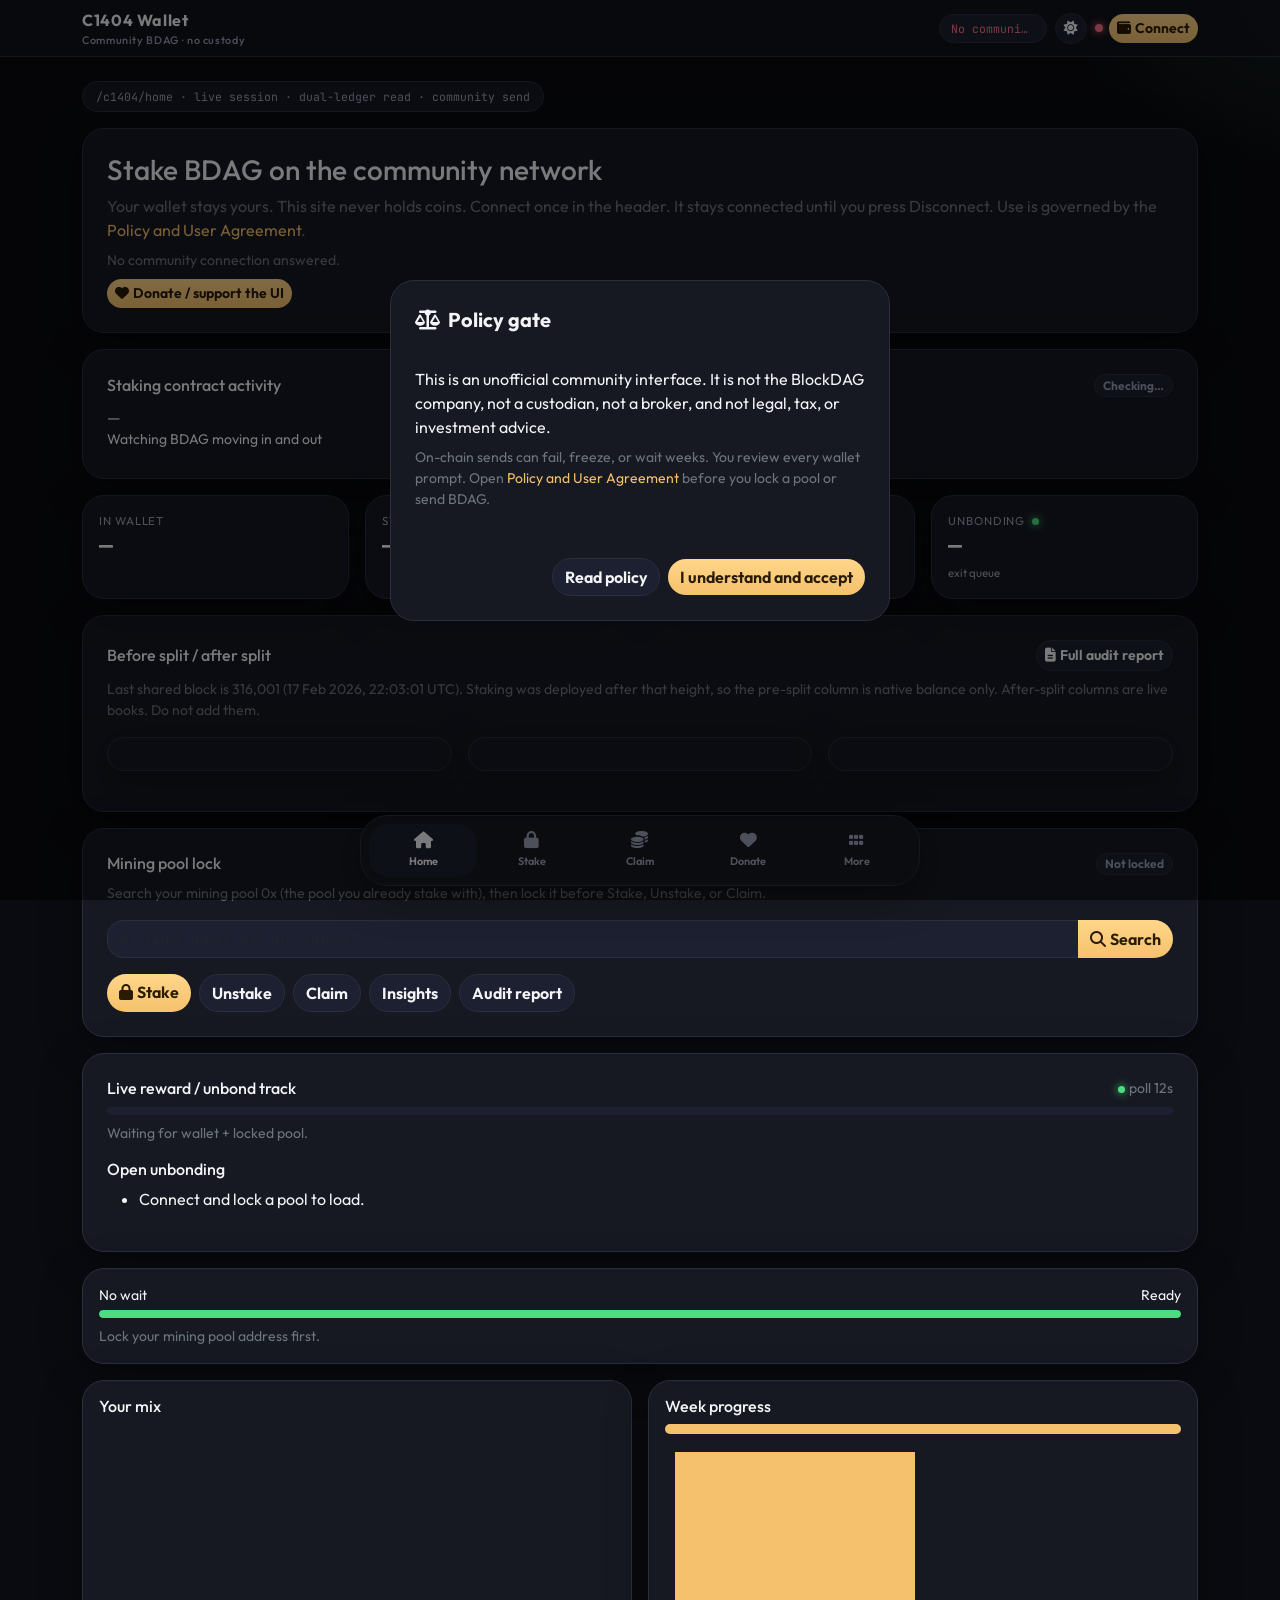
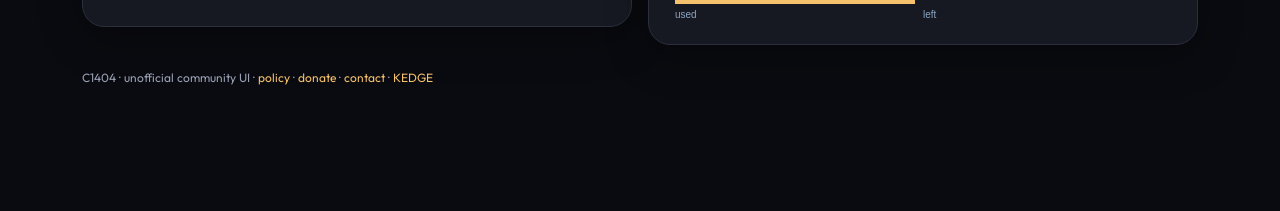
==== commit 8cd6bcf9: "Add files via upload" ====
--- a/index.html
+++ b/index.html
@@ -11,12 +11,12 @@
   <link href="https://fonts.googleapis.com/css2?family=JetBrains+Mono:wght@400;600;700&family=Outfit:wght@400;600;700&display=swap" rel="stylesheet">
   <link href="https://cdn.jsdelivr.net/npm/bootstrap@5.3.3/dist/css/bootstrap.min.css" rel="stylesheet">
   <link href="https://cdnjs.cloudflare.com/ajax/libs/font-awesome/6.5.2/css/all.min.css" rel="stylesheet">
-  <link rel="stylesheet" href="css/app.css?v=20260910c">
+  <link rel="stylesheet" href="css/app.css?v=20260910d">
 </head>
 <body data-page="home">
   <div id="shell"></div>
   <main class="container-xl py-4">
-    <div class="explorer-path mb-3">/c1404/home · live session · community rpc only</div>
+    <div class="explorer-path mb-3">/c1404/home · live session · dual-ledger read · community send</div>
     <div class="glass p-4 mb-3">
       <h1 class="h3 mb-2">Stake BDAG on the community network</h1>
       <p class="text-secondary mb-2">Your wallet stays yours. This site never holds coins. Connect once in the header. It stays connected until you press Disconnect. Use is governed by the <a href="policy.html">Policy and User Agreement</a>.</p>
@@ -42,6 +42,20 @@
       <div class="col-6 col-lg-3"><div class="glass stat p-3"><div class="lbl">Unbonding <span class="live-dot ms-1"></span></div><div class="num" id="unbond">—</div><div class="sub">exit queue</div></div></div>
     </div>
 
+    <div class="glass p-4 mb-3" id="splitBox">
+      <div class="d-flex justify-content-between align-items-center mb-2 flex-wrap gap-2">
+        <h2 class="h6 mb-0">Before split / after split</h2>
+        <a class="btn btn-sm btn-ghost" href="audit.html"><i class="fa-solid fa-file-lines me-1"></i>Full audit report</a>
+      </div>
+      <p class="small text-secondary">Last shared block is 316,001 (17 Feb 2026, 22:03:01 UTC). Staking was deployed after that height, so the pre-split column is native balance only. After-split columns are live books. Do not add them.</p>
+      <div class="row g-3" id="splitGrid">
+        <div class="col-md-4"><div class="glass split-card p-3" id="splitPre"></div></div>
+        <div class="col-md-4"><div class="glass split-card p-3" id="splitCom"></div></div>
+        <div class="col-md-4"><div class="glass split-card p-3" id="splitDiv"></div></div>
+      </div>
+      <div class="mt-3" id="splitTotals"></div>
+    </div>
+
     <div class="glass p-4 mb-3" id="engageBox">
       <div class="d-flex justify-content-between align-items-center mb-2">
         <h2 class="h6 mb-0">Mining pool lock</h2>
@@ -58,6 +72,7 @@
         <a class="btn btn-ghost" href="unstake.html">Unstake</a>
         <a class="btn btn-ghost" href="claim.html">Claim</a>
         <a class="btn btn-ghost" href="insights.html">Insights</a>
+        <a class="btn btn-ghost" href="audit.html">Audit report</a>
       </div>
     </div>
 
@@ -88,7 +103,8 @@
   </main>
   <footer class="site container-xl pb-3" id="foot"></footer>
   <script src="https://cdn.jsdelivr.net/npm/bootstrap@5.3.3/dist/js/bootstrap.bundle.min.js"></script>
-  <script src="js/pins.js?v=20260910c"></script>
-  <script src="js/app.js?v=20260910c"></script>
+  <script src="js/pins.js?v=20260910d"></script>
+  <script src="js/audit.js?v=20260910d"></script>
+  <script src="js/app.js?v=20260910d"></script>
 </body>
 </html>
--- a/css/app.css
+++ b/css/app.css
@@ -150,8 +150,19 @@
   display: grid; place-items: center; font-size: .72rem; font-weight: 700;
   background: var(--card); color: var(--accent); border: 1px solid var(--line);
 }
-.err-dock { position: fixed; left: 12px; right: 12px; bottom: 92px; z-index: 35; max-width: 980px; margin: 0 auto; }
-.err-dock pre { max-height: 110px; overflow: auto; font-size: .72rem; color: var(--muted); background: transparent; border: 0; margin: 0; font-family: var(--mono); }
+.err-dock { display: none !important; }
+.diag-box pre { max-height: 120px; overflow: auto; font-size: .72rem; color: var(--muted); background: transparent; border: 0; margin: 0; font-family: var(--mono); }
+.top-actions { display: flex; align-items: center; gap: 8px; flex: 0 0 auto; }
+.topbar .container-xl { min-width: 0; }
+#status { max-width: 108px; overflow: hidden; text-overflow: ellipsis; white-space: nowrap; }
+#btnDisconnect { padding-left: 10px; padding-right: 10px; }
+@media (max-width: 640px) {
+  .brand-mark small { display: none; }
+  .brand-mark { font-size: .86rem; }
+  #status { display: none; }
+  #btnDisconnect span { display: none; }
+  .wallet-cluster .btn { white-space: nowrap; }
+}
 .badge { border-radius: 999px; font-weight: 650; }
 .badge.text-bg-secondary { background: var(--card2) !important; color: var(--muted) !important; border: 1px solid var(--line); }
 .badge.text-bg-success { background: color-mix(in srgb, var(--ok) 18%, var(--card)) !important; color: var(--ok) !important; }
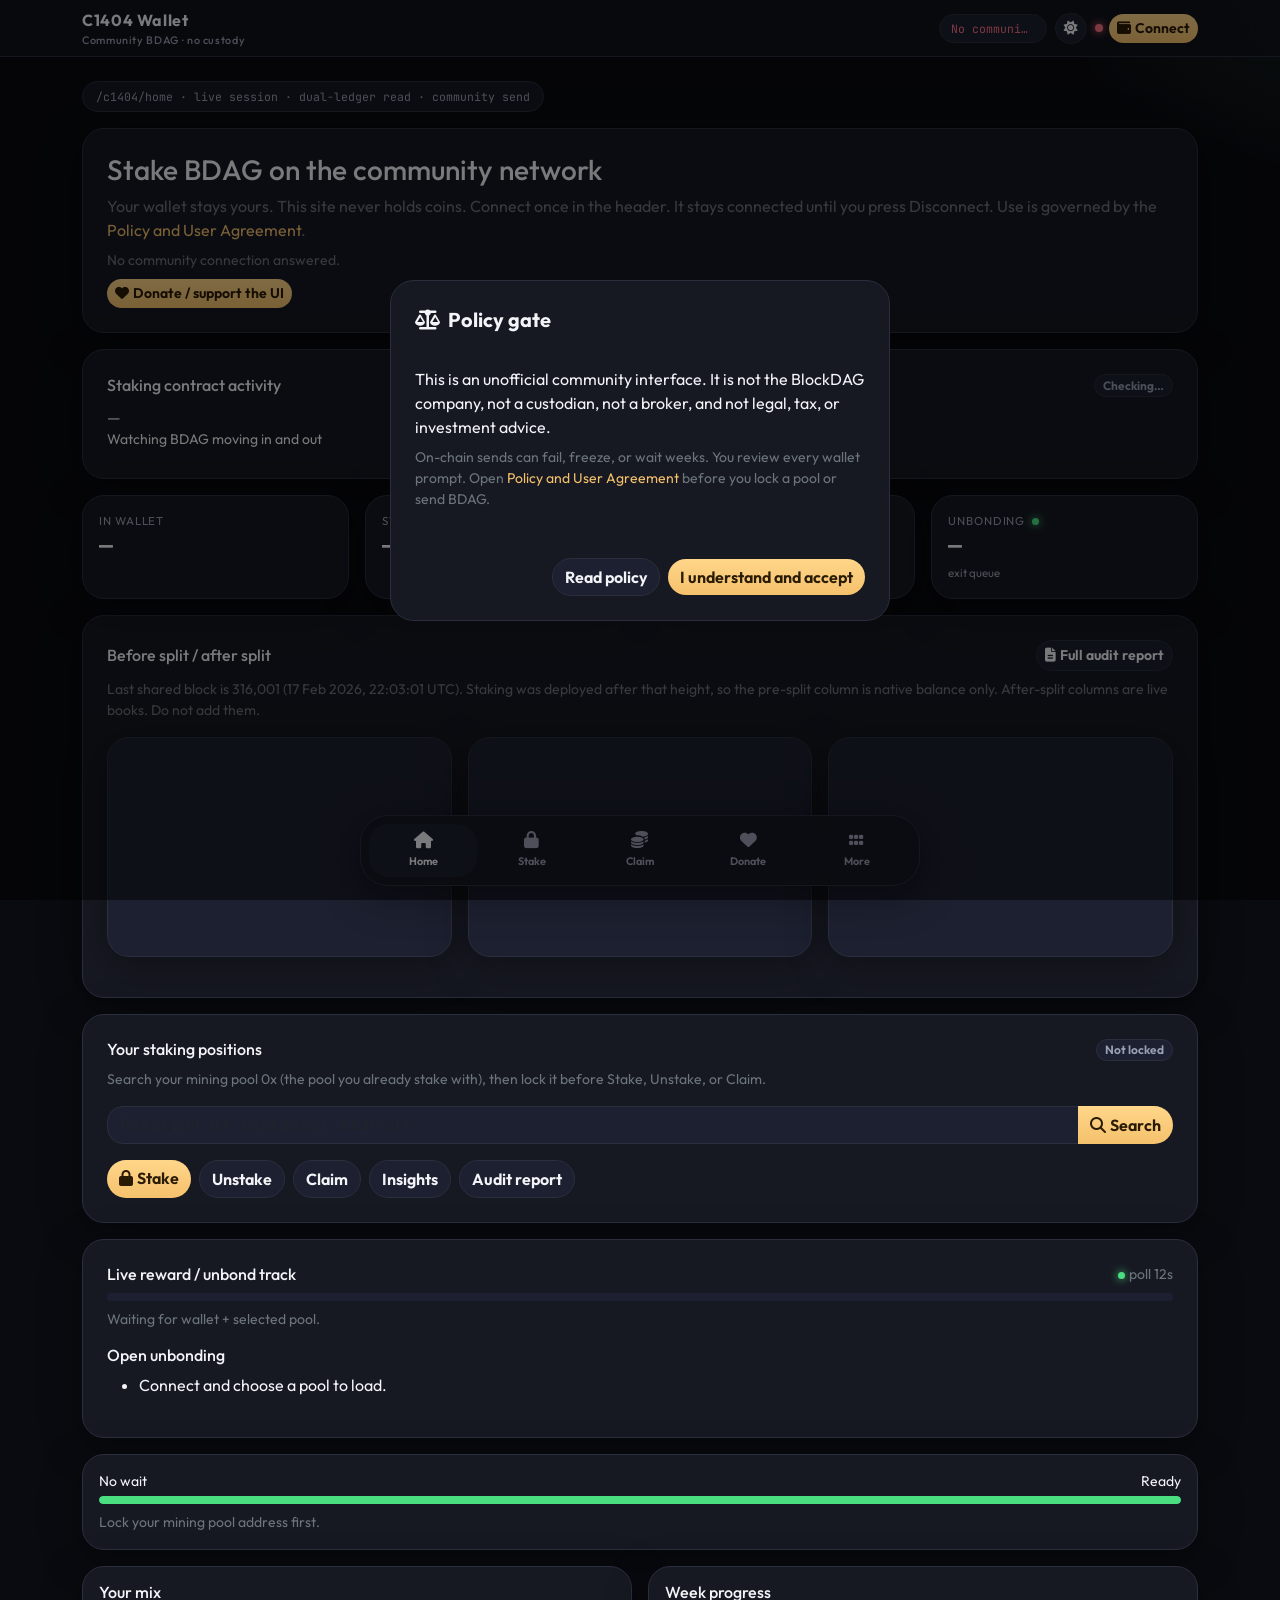
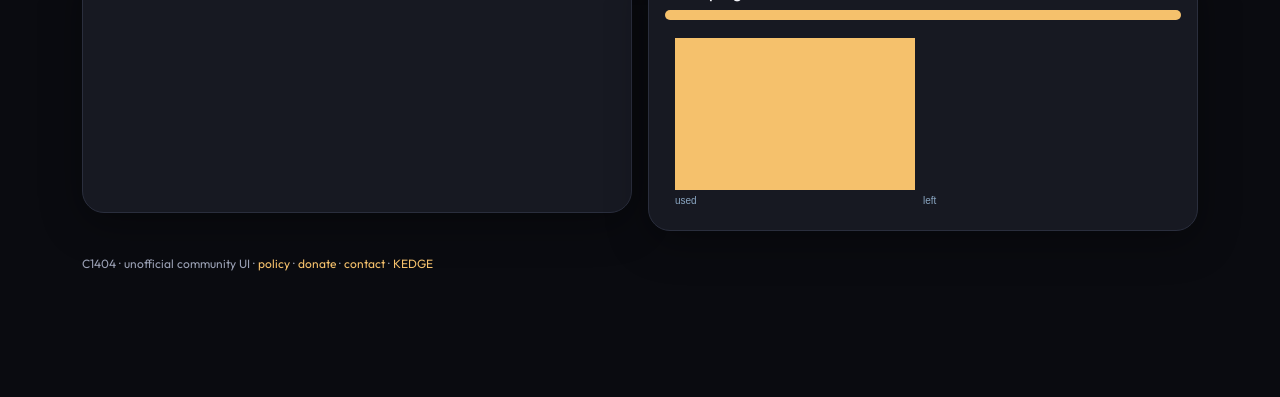
==== commit 67dbd0c2: "Add files via upload" ====
--- a/index.html
+++ b/index.html
@@ -11,7 +11,7 @@
   <link href="https://fonts.googleapis.com/css2?family=JetBrains+Mono:wght@400;600;700&family=Outfit:wght@400;600;700&display=swap" rel="stylesheet">
   <link href="https://cdn.jsdelivr.net/npm/bootstrap@5.3.3/dist/css/bootstrap.min.css" rel="stylesheet">
   <link href="https://cdnjs.cloudflare.com/ajax/libs/font-awesome/6.5.2/css/all.min.css" rel="stylesheet">
-  <link rel="stylesheet" href="css/app.css?v=20260910d">
+  <link rel="stylesheet" href="css/app.css?v=20260911c">
 </head>
 <body data-page="home">
   <div id="shell"></div>
@@ -58,12 +58,13 @@
 
     <div class="glass p-4 mb-3" id="engageBox">
       <div class="d-flex justify-content-between align-items-center mb-2">
-        <h2 class="h6 mb-0">Mining pool lock</h2>
-        <span id="lockBadge" class="badge text-bg-secondary">Not locked</span>
+        <h2 class="h6 mb-0">Your staking positions</h2>
+        <span id="lockBadge" class="badge text-bg-secondary">No position selected</span>
       </div>
-      <p class="small text-secondary" id="lockedLine">Paste the mining pool 0x you already stake with, search, then lock. The community staking proxy alone will not show your rewards.</p>
+      <p class="small text-secondary" id="lockedLine">This list is read from the staking contract. The app does not pick a position for you. Yield is shown per position. Tap Use this position only when you want to stake, unstake, or claim that one.</p>
+      <p class="small mb-2 d-none" id="poolHealth"></p>
       <div class="input-group mb-2">
-        <input class="form-control" id="contractQuery" placeholder="Mining pool 0x or label" autocomplete="off" spellcheck="false">
+        <input class="form-control" id="contractQuery" placeholder="Position 0x (optional search)" autocomplete="off" spellcheck="false">
         <button class="btn btn-accent" type="button" id="btnSearchContracts"><i class="fa-solid fa-magnifying-glass me-1"></i>Search</button>
       </div>
       <div id="contractHits"></div>
@@ -83,9 +84,9 @@
         <span class="small text-secondary"><span class="live-dot me-1"></span>poll 12s</span>
       </div>
       <div class="wait-track mb-2"><div class="wait-fill live" id="rewFill"></div></div>
-      <p class="small text-secondary mb-3" id="rewLiveHint">Waiting for wallet + locked pool.</p>
+      <p class="small text-secondary mb-3" id="rewLiveHint">Waiting for wallet + selected pool.</p>
       <h2 class="h6">Open unbonding</h2>
-      <ul id="unbondList"><li>Connect and lock a pool to load.</li></ul>
+      <ul id="unbondList"><li>Connect and choose a pool to load.</li></ul>
     </div>
     <div class="wait-card glass p-3 mb-3" id="waitCard">
       <div class="d-flex justify-content-between small mb-1">
@@ -103,8 +104,8 @@
   </main>
   <footer class="site container-xl pb-3" id="foot"></footer>
   <script src="https://cdn.jsdelivr.net/npm/bootstrap@5.3.3/dist/js/bootstrap.bundle.min.js"></script>
-  <script src="js/pins.js?v=20260910d"></script>
-  <script src="js/audit.js?v=20260910d"></script>
-  <script src="js/app.js?v=20260910d"></script>
+  <script src="js/pins.js?v=20260911c"></script>
+  <script src="js/audit.js?v=20260911c"></script>
+  <script src="js/app.js?v=20260911c"></script>
 </body>
 </html>
--- a/css/app.css
+++ b/css/app.css
@@ -226,3 +226,23 @@
   .stat .num { font-size: 1.15rem; }
   .brand-mark { font-size: .88rem; }
 }
+
+.split-card { min-height: 220px; background: var(--card2); }
+.split-kv { display: flex; justify-content: space-between; gap: 12px; font-size: .86rem; padding: .18rem 0; }
+.split-kv span { color: var(--muted); }
+.split-kv strong { font-family: var(--mono); font-weight: 650; }
+.split-kv.total { border-top: 1px solid var(--line); margin-top: .4rem; padding-top: .45rem; }
+.audit-pre {
+  white-space: pre-wrap;
+  word-break: break-word;
+  font-family: var(--mono);
+  font-size: .72rem;
+  line-height: 1.45;
+  max-height: 640px;
+  overflow: auto;
+  background: var(--card2);
+  border: 1px solid var(--line);
+  border-radius: 16px;
+  padding: 16px;
+  color: var(--text);
+}
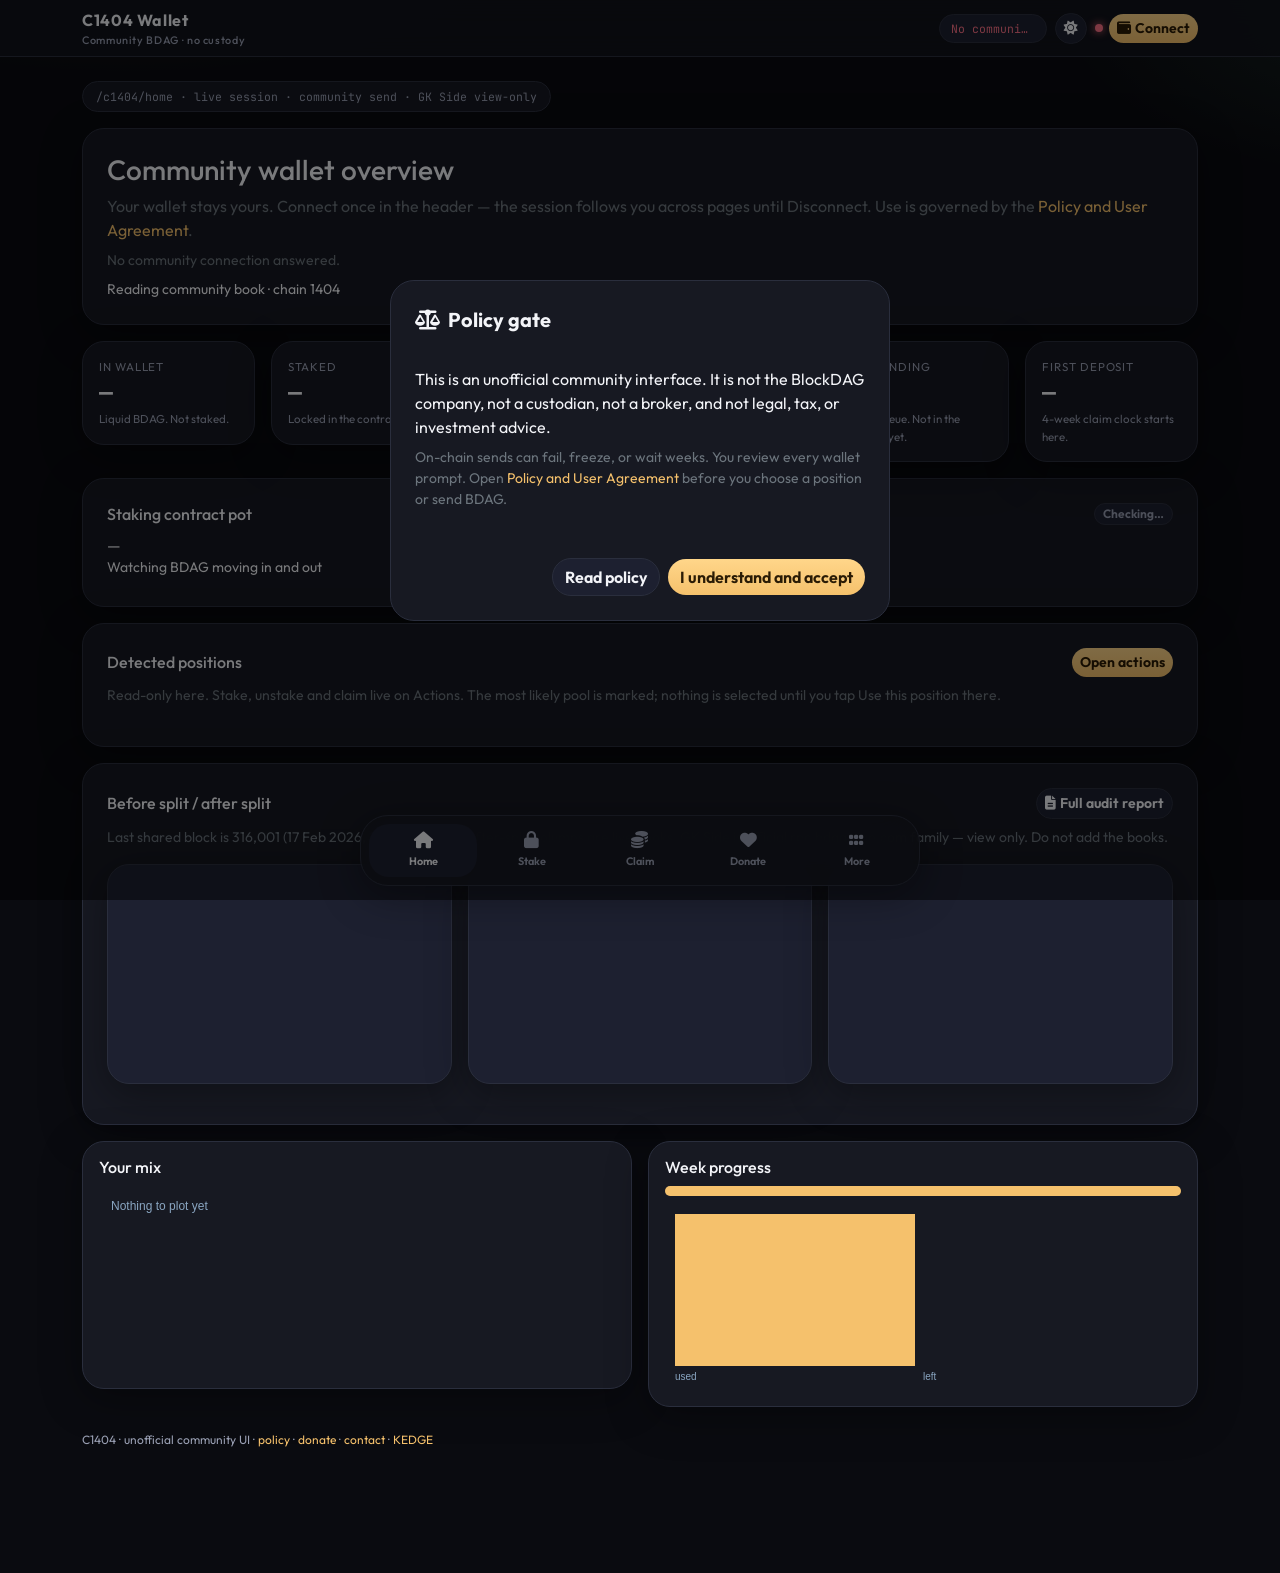
==== commit 44438d6b: "Add files via upload" ====
--- a/index.html
+++ b/index.html
@@ -11,23 +11,34 @@
   <link href="https://fonts.googleapis.com/css2?family=JetBrains+Mono:wght@400;600;700&family=Outfit:wght@400;600;700&display=swap" rel="stylesheet">
   <link href="https://cdn.jsdelivr.net/npm/bootstrap@5.3.3/dist/css/bootstrap.min.css" rel="stylesheet">
   <link href="https://cdnjs.cloudflare.com/ajax/libs/font-awesome/6.5.2/css/all.min.css" rel="stylesheet">
-  <link rel="stylesheet" href="css/app.css?v=20260911c">
+  <link rel="stylesheet" href="css/app.css?v=20260912b">
 </head>
 <body data-page="home">
   <div id="shell"></div>
   <main class="container-xl py-4">
-    <div class="explorer-path mb-3">/c1404/home · live session · dual-ledger read · community send</div>
+    <div class="explorer-path mb-3">/c1404/home · live session · community send · GK Side view-only</div>
     <div class="glass p-4 mb-3">
-      <h1 class="h3 mb-2">Stake BDAG on the community network</h1>
-      <p class="text-secondary mb-2">Your wallet stays yours. This site never holds coins. Connect once in the header. It stays connected until you press Disconnect. Use is governed by the <a href="policy.html">Policy and User Agreement</a>.</p>
-      <p class="small mb-0" id="epochLine"></p>
+      <h1 class="h3 mb-2">Community wallet overview</h1>
+      <p class="text-secondary mb-2">Your wallet stays yours. Connect once in the header — the session follows you across pages until Disconnect. Use is governed by the <a href="policy.html">Policy and User Agreement</a>.</p>
+      <p class="small mb-1" id="epochLine"></p>
       <p class="small text-secondary mb-2" id="detail">Checking community connections…</p>
-      <a class="btn btn-accent btn-sm" href="donate.html"><i class="fa-solid fa-heart me-1"></i>Donate / support the UI</a>
+      <p class="small mb-0 status-strip" id="statusStrip">Reading community book · chain 1404</p>
+    </div>
+
+    <div id="stateBanner" class="alert alert-warning d-none mb-3" role="status"></div>
+
+    <div class="row g-3 mb-3">
+      <div class="col-6 col-lg-4 col-xl-2"><div class="glass stat p-3"><div class="lbl">In wallet</div><div class="num" id="bal">—</div><div class="sub" id="whyBal">Liquid BDAG. Not staked.</div></div></div>
+      <div class="col-6 col-lg-4 col-xl-2"><div class="glass stat p-3"><div class="lbl">Staked</div><div class="num" id="staked">—</div><div class="sub" id="whyStaked">Locked in the contract.</div></div></div>
+      <div class="col-6 col-lg-4 col-xl-2"><div class="glass stat p-3"><div class="lbl">Accrued yield</div><div class="num" id="rew">—</div><div class="sub" id="whyRew">Sits in the contract until claim.</div></div></div>
+      <div class="col-6 col-lg-4 col-xl-2"><div class="glass stat p-3"><div class="lbl">Claimable now</div><div class="num" id="claimable">—</div><div class="sub" id="whyClaimable">Opens after the 4-week gate.</div></div></div>
+      <div class="col-6 col-lg-4 col-xl-2"><div class="glass stat p-3"><div class="lbl">Unbonding</div><div class="num" id="unbond">—</div><div class="sub" id="whyUnbond">Exit queue. Not in the wallet yet.</div></div></div>
+      <div class="col-6 col-lg-4 col-xl-2"><div class="glass stat p-3"><div class="lbl">First deposit</div><div class="num small-num" id="firstWhen">—</div><div class="sub" id="whyFirst">4-week claim clock starts here.</div></div></div>
     </div>
 
     <div class="glass p-4 mb-3" id="pulseCard">
       <div class="d-flex justify-content-between align-items-center mb-2">
-        <h2 class="h6 mb-0">Staking contract activity</h2>
+        <h2 class="h6 mb-0">Staking contract pot</h2>
         <span class="badge text-bg-secondary" id="pulseStatus">Checking…</span>
       </div>
       <div class="num" id="pulseBal">—</div>
@@ -35,11 +46,13 @@
       <p class="small text-secondary mb-0" id="pulseWhen"></p>
     </div>
 
-    <div class="row g-3 mb-3">
-      <div class="col-6 col-lg-3"><div class="glass stat p-3"><div class="lbl">In wallet</div><div class="num" id="bal">—</div></div></div>
-      <div class="col-6 col-lg-3"><div class="glass stat p-3"><div class="lbl">Staked</div><div class="num" id="staked">—</div></div></div>
-      <div class="col-6 col-lg-3"><div class="glass stat p-3"><div class="lbl">Rewards <span class="live-dot ms-1"></span></div><div class="num" id="rew">—</div><div class="sub">on-chain yield</div></div></div>
-      <div class="col-6 col-lg-3"><div class="glass stat p-3"><div class="lbl">Unbonding <span class="live-dot ms-1"></span></div><div class="num" id="unbond">—</div><div class="sub">exit queue</div></div></div>
+    <div class="glass p-4 mb-3" id="homePositions">
+      <div class="d-flex justify-content-between align-items-center mb-2 flex-wrap gap-2">
+        <h2 class="h6 mb-0">Detected positions</h2>
+        <a class="btn btn-sm btn-accent" href="actions.html">Open actions</a>
+      </div>
+      <p class="small text-secondary">Read-only here. Stake, unstake and claim live on Actions. The most likely pool is marked; nothing is selected until you tap Use this position there.</p>
+      <div id="homePosList"></div>
     </div>
 
     <div class="glass p-4 mb-3" id="splitBox">
@@ -47,54 +60,13 @@
         <h2 class="h6 mb-0">Before split / after split</h2>
         <a class="btn btn-sm btn-ghost" href="audit.html"><i class="fa-solid fa-file-lines me-1"></i>Full audit report</a>
       </div>
-      <p class="small text-secondary">Last shared block is 316,001 (17 Feb 2026, 22:03:01 UTC). Staking was deployed after that height, so the pre-split column is native balance only. After-split columns are live books. Do not add them.</p>
+      <p class="small text-secondary">Last shared block is 316,001 (17 Feb 2026, 22:03:01 UTC). After-split columns are live books. GK Side is official <span class="mono">rpc.bdagscan.com</span> family — view only. Do not add the books.</p>
       <div class="row g-3" id="splitGrid">
         <div class="col-md-4"><div class="glass split-card p-3" id="splitPre"></div></div>
         <div class="col-md-4"><div class="glass split-card p-3" id="splitCom"></div></div>
-        <div class="col-md-4"><div class="glass split-card p-3" id="splitDiv"></div></div>
+        <div class="col-md-4"><div class="glass split-card p-3 gk-card" id="splitDiv"></div></div>
       </div>
       <div class="mt-3" id="splitTotals"></div>
-    </div>
-
-    <div class="glass p-4 mb-3" id="engageBox">
-      <div class="d-flex justify-content-between align-items-center mb-2">
-        <h2 class="h6 mb-0">Your staking positions</h2>
-        <span id="lockBadge" class="badge text-bg-secondary">No position selected</span>
-      </div>
-      <p class="small text-secondary" id="lockedLine">This list is read from the staking contract. The app does not pick a position for you. Yield is shown per position. Tap Use this position only when you want to stake, unstake, or claim that one.</p>
-      <p class="small mb-2 d-none" id="poolHealth"></p>
-      <div class="input-group mb-2">
-        <input class="form-control" id="contractQuery" placeholder="Position 0x (optional search)" autocomplete="off" spellcheck="false">
-        <button class="btn btn-accent" type="button" id="btnSearchContracts"><i class="fa-solid fa-magnifying-glass me-1"></i>Search</button>
-      </div>
-      <div id="contractHits"></div>
-      <div class="d-flex flex-wrap gap-2 mt-3">
-        <a class="btn btn-accent" href="stake.html"><i class="fa-solid fa-lock me-1"></i>Stake</a>
-        <a class="btn btn-ghost" href="unstake.html">Unstake</a>
-        <a class="btn btn-ghost" href="claim.html">Claim</a>
-        <a class="btn btn-ghost" href="insights.html">Insights</a>
-        <a class="btn btn-ghost" href="audit.html">Audit report</a>
-      </div>
-    </div>
-
-
-    <div class="glass p-4 mb-3">
-      <div class="d-flex justify-content-between align-items-center mb-2">
-        <h2 class="h6 mb-0">Live reward / unbond track</h2>
-        <span class="small text-secondary"><span class="live-dot me-1"></span>poll 12s</span>
-      </div>
-      <div class="wait-track mb-2"><div class="wait-fill live" id="rewFill"></div></div>
-      <p class="small text-secondary mb-3" id="rewLiveHint">Waiting for wallet + selected pool.</p>
-      <h2 class="h6">Open unbonding</h2>
-      <ul id="unbondList"><li>Connect and choose a pool to load.</li></ul>
-    </div>
-    <div class="wait-card glass p-3 mb-3" id="waitCard">
-      <div class="d-flex justify-content-between small mb-1">
-        <span id="waitLabel">Wait</span>
-        <span id="waitClock">—</span>
-      </div>
-      <div class="wait-track"><div class="wait-fill" id="waitFill"></div></div>
-      <p class="small text-secondary mb-0 mt-2" id="waitHint"></p>
     </div>
 
     <div class="row g-3">
@@ -104,8 +76,8 @@
   </main>
   <footer class="site container-xl pb-3" id="foot"></footer>
   <script src="https://cdn.jsdelivr.net/npm/bootstrap@5.3.3/dist/js/bootstrap.bundle.min.js"></script>
-  <script src="js/pins.js?v=20260911c"></script>
-  <script src="js/audit.js?v=20260911c"></script>
-  <script src="js/app.js?v=20260911c"></script>
+  <script src="js/pins.js?v=20260912b"></script>
+  <script src="js/audit.js?v=20260912b"></script>
+  <script src="js/app.js?v=20260912b"></script>
 </body>
 </html>
--- a/css/app.css
+++ b/css/app.css
@@ -246,3 +246,7 @@
   padding: 16px;
   color: var(--text);
 }
+
+#shareTable th, #whaleTable th, #stakeWhaleTable th { color:#8aa6c2; font-weight:600; font-size:.78rem; }
+#shareTable td, #whaleTable td, #stakeWhaleTable td { font-size:.82rem; }
+.chart { width:100%; height:180px; }
